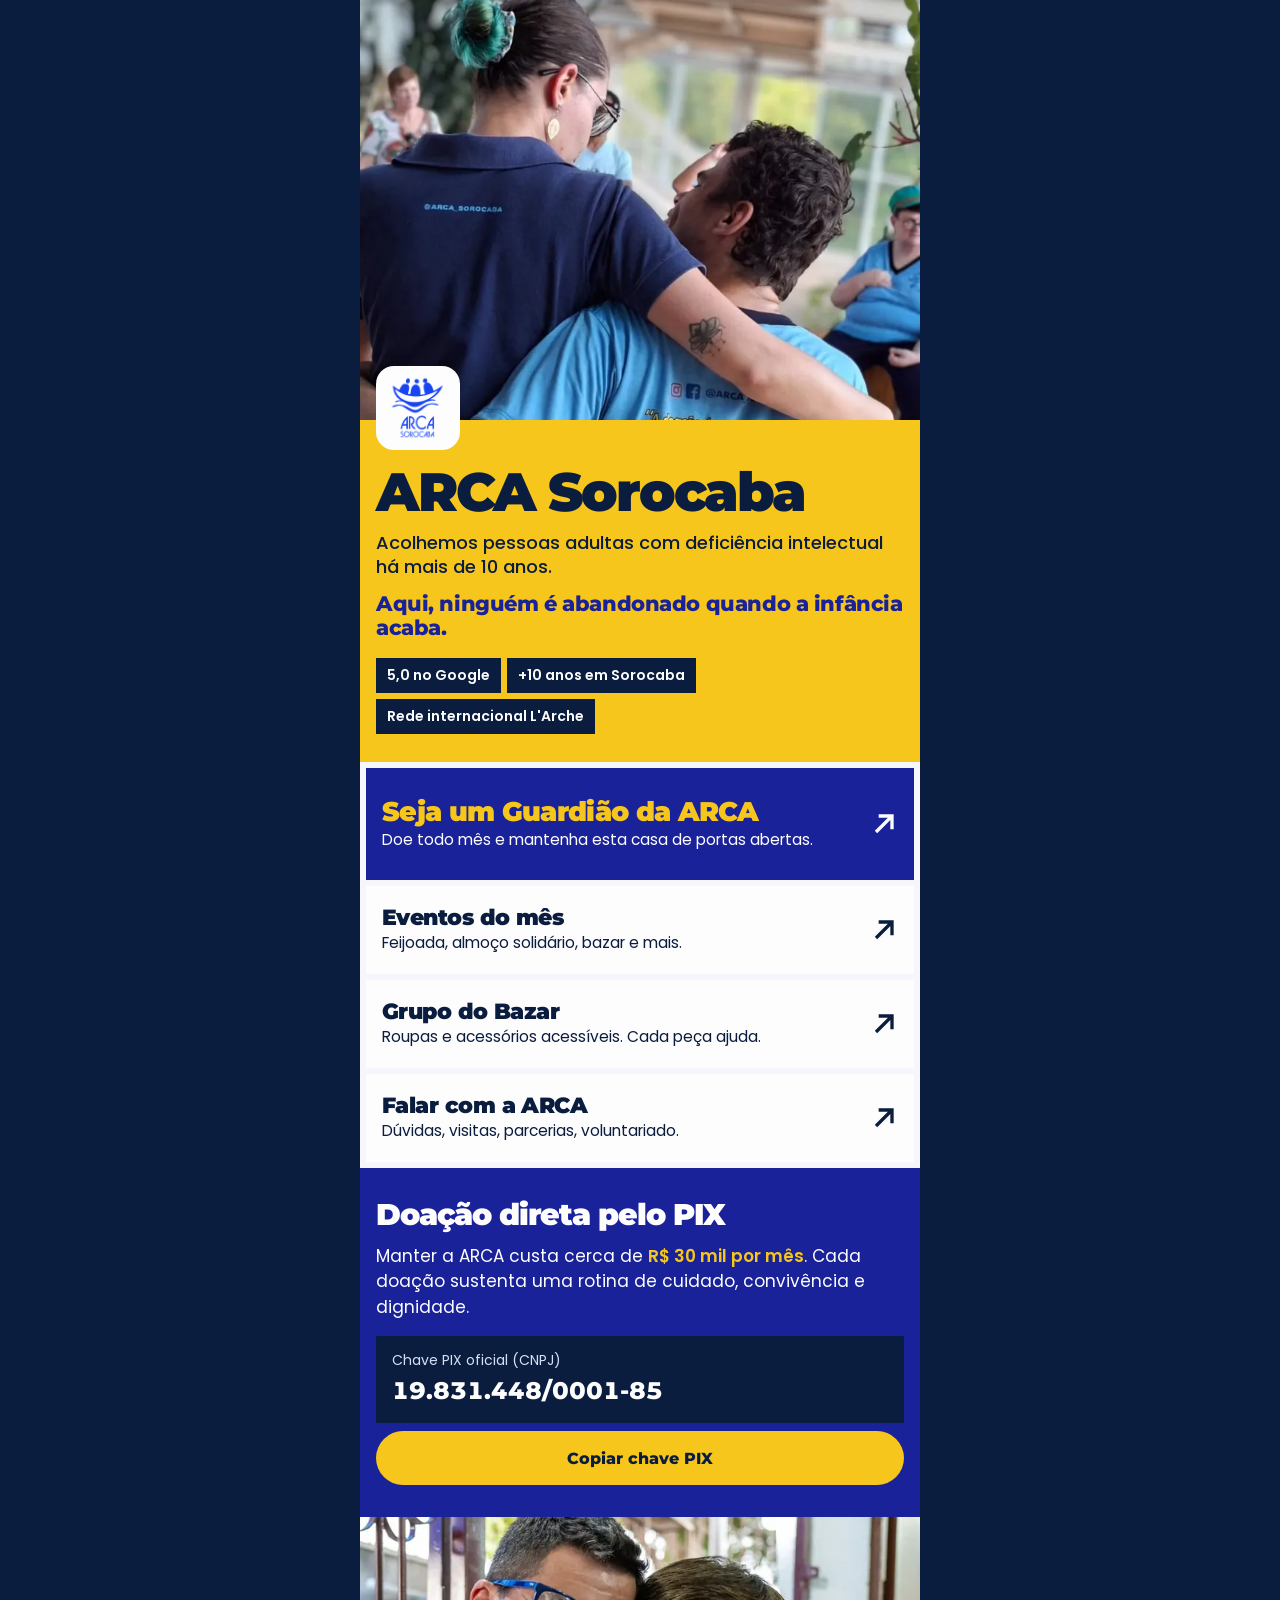
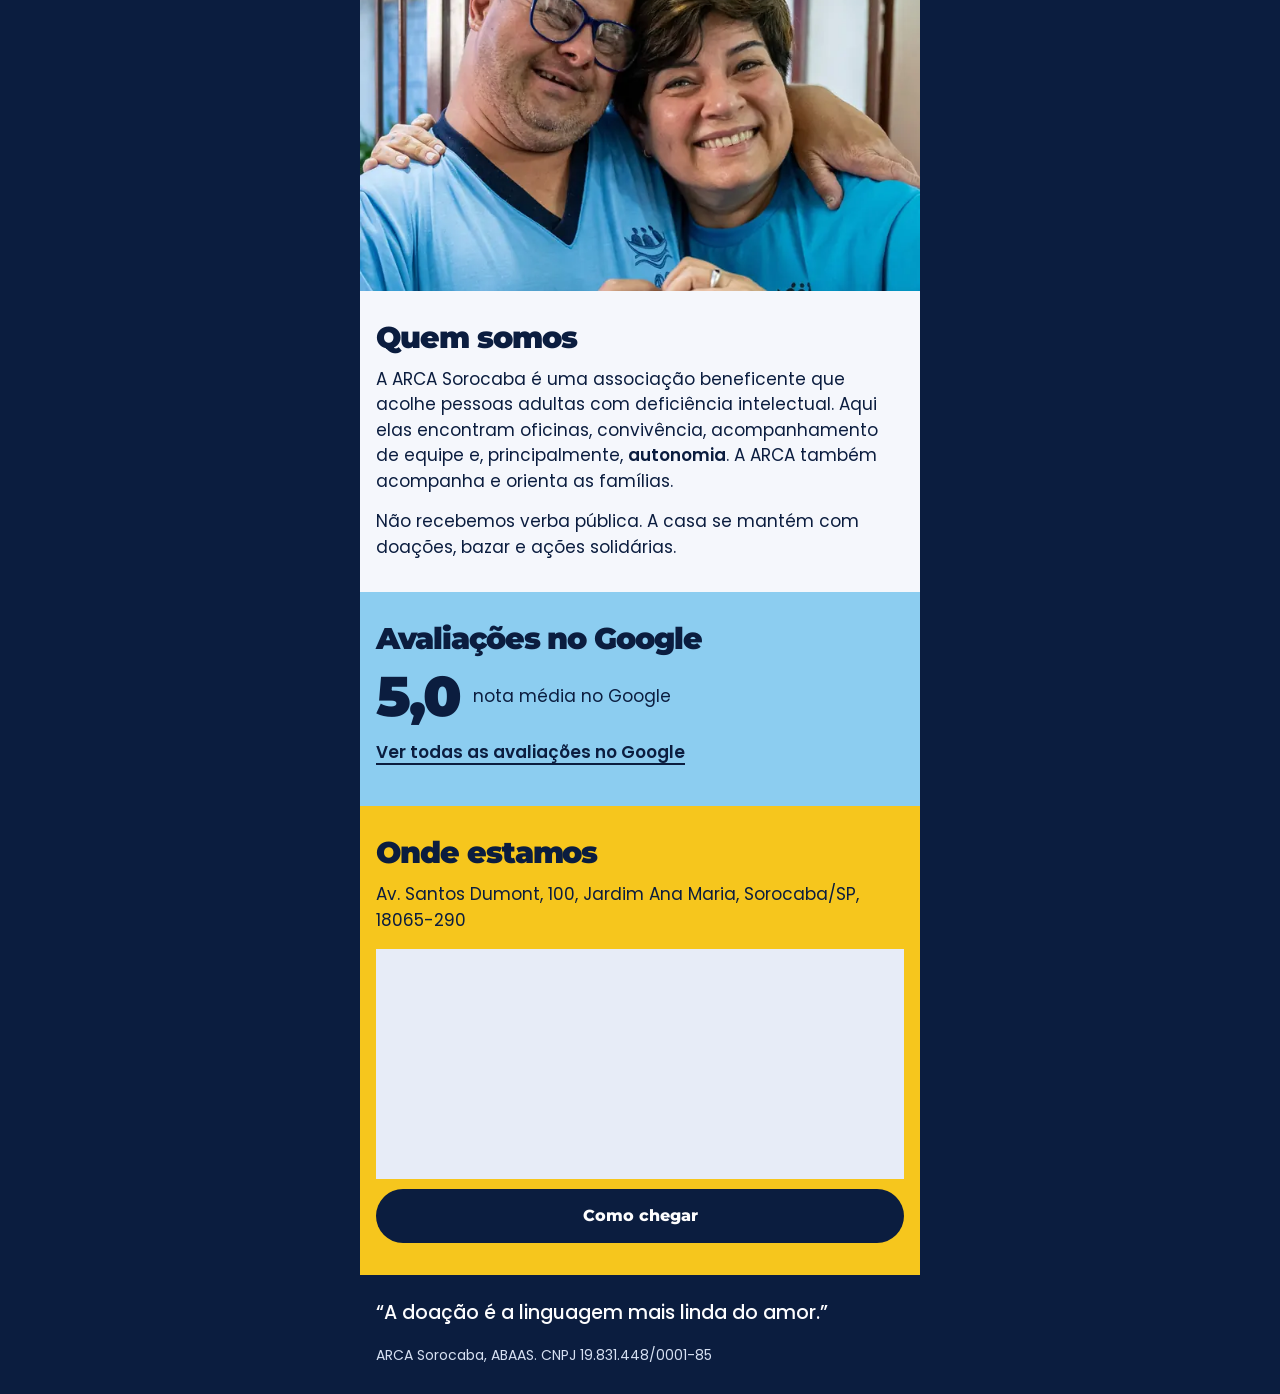
==== bio/index.html @ 889bc9d3 "Publica o link da bio em /bio/ Co-Authored-By: Claude Opus 5.5 <noreply@anthropic.com>" ====
<!doctype html>
<html lang="pt-BR">
<head>
<meta charset="utf-8">
<meta name="viewport" content="width=device-width,initial-scale=1,viewport-fit=cover">
<title>ARCA Sorocaba | Link na Bio</title>
<link rel="canonical" href="https://arcasorocaba.com.br/bio/">
<meta name="description" content="ARCA Sorocaba: acolhemos pessoas adultas com deficiência intelectual há mais de 10 anos. Seja um Guardião, doe pelo PIX ou fale com a gente.">
<meta name="theme-color" content="#F6C61D">
<meta name="format-detection" content="telephone=no">
<meta property="og:title" content="ARCA Sorocaba">
<meta property="og:description" content="Acolhemos pessoas adultas com deficiência intelectual há mais de 10 anos. Aqui, ninguém é abandonado quando a infância acaba.">
<meta property="og:type" content="website">
<meta property="og:url" content="https://arcasorocaba.com.br/bio/">
<meta property="og:image" content="https://arcasorocaba.com.br/assets/img/og-image.jpg">
<meta property="og:image:width" content="1200">
<meta property="og:image:height" content="630">
<meta property="og:locale" content="pt_BR">
<meta property="og:site_name" content="ARCA Sorocaba">
<meta name="twitter:card" content="summary_large_image">
<link rel="icon" type="image/png" href="favicon.png">
<link rel="apple-touch-icon" href="logo-arca.png">
<script type="application/ld+json">
{"@context":"https://schema.org","@type":"NGO","name":"ARCA Sorocaba","legalName":"Associação Beneficente Amigos da Arca de Sorocaba","taxID":"19.831.448/0001-85","url":"https://arcasorocaba.com.br/","telephone":"+5515997124769","address":{"@type":"PostalAddress","streetAddress":"Av. Santos Dumont, 100, Jardim Ana Maria","addressLocality":"Sorocaba","addressRegion":"SP","postalCode":"18065-290","addressCountry":"BR"}}
</script>
<link rel="preconnect" href="https://fonts.googleapis.com">
<link rel="preconnect" href="https://fonts.gstatic.com" crossorigin>
<link href="https://fonts.googleapis.com/css2?family=Poppins:wght@400;500;600&family=Montserrat:wght@700;800;900&display=swap" rel="stylesheet">
<style>
/* ARCA Sorocaba: Link na Bio. Mesmo visual do site oficial: as cores do mural da casa. */
:root{
  --yellow:#F6C61D;--blue:#192299;--navy:#0B1D3F;--sky:#8CCDF0;--paper:#F5F7FC;--paper-2:#E7ECF7;--white:#FDFDFE;--muted:#3C4C6B;
  --m:16px;--ease:cubic-bezier(.22,1,.36,1);
}
*,*::before,*::after{box-sizing:border-box}
html{-webkit-text-size-adjust:100%;background:var(--navy)}
body{margin:0;background:var(--navy);color:var(--navy);font-family:'Poppins','Segoe UI',sans-serif;font-size:17px;line-height:1.5}
img{display:block;max-width:100%;height:auto}
h1,h2,h3{font-family:'Montserrat','Segoe UI',sans-serif;margin:0;text-wrap:balance}
p{margin:0 0 .9em}p:last-child{margin-bottom:0}
strong{font-weight:600}
a{color:inherit}
:focus-visible{outline:3px solid var(--blue);outline-offset:3px}
.page{max-width:560px;margin:0 auto;background:var(--paper)}
.top{background:var(--yellow)}
.top-photo{position:relative;margin:0}
.top-photo img:first-child{width:100%;aspect-ratio:4/3;object-fit:cover;object-position:center 30%}
.logo{position:absolute;left:var(--m);bottom:-30px;width:84px;height:84px;background:var(--white);padding:6px;border-radius:18px}
.top-text{padding:46px var(--m) 28px;display:grid;gap:12px}
h1{font-size:clamp(38px,11vw,54px);font-weight:900;line-height:.98;letter-spacing:-.04em}
.lead{font-size:18px;font-weight:500;line-height:1.35;margin:0}
.lead-2{font-size:21px;font-weight:800;font-family:'Montserrat',sans-serif;line-height:1.15;letter-spacing:-.02em;color:var(--blue);margin:0}
.chips{list-style:none;margin:6px 0 0;padding:0;display:flex;flex-wrap:wrap;gap:6px;font-size:14px;font-weight:600}
.chips li{background:var(--navy);color:var(--white);padding:7px 11px}
.links{display:grid;gap:6px;padding:6px}
.link{display:grid;grid-template-columns:1fr 44px;align-items:center;gap:12px;min-height:88px;padding:16px 14px 16px 16px;background:var(--white);text-decoration:none;transition:background-color .15s,color .15s,transform .2s var(--ease)}
.link:hover{background:var(--navy);color:var(--white)}
.link:active{transform:scale(.985)}
.link strong{display:block;font-family:'Montserrat',sans-serif;font-weight:900;font-size:22px;line-height:1.1;letter-spacing:-.025em;margin-bottom:3px}
.link span{display:block;font-size:15.5px;line-height:1.35}
.link svg{width:32px;height:32px;justify-self:end}
.link--main{background:var(--blue);color:var(--white);min-height:112px}
.link--main strong{color:var(--yellow);font-size:27px}
.link--main:hover{background:var(--navy)}
.block{padding:32px var(--m)}
.block h2{font-size:30px;font-weight:900;line-height:1;letter-spacing:-.035em;margin-bottom:14px}
.about-photo{width:100%;aspect-ratio:3/2;object-fit:cover;object-position:center 25%}
.rate{background:var(--sky)}
.rate-row{display:flex;align-items:center;gap:14px;margin-bottom:6px}
.rate-score{font-family:'Montserrat',sans-serif;font-weight:900;font-size:56px;line-height:1;letter-spacing:-.04em}
.rate a{display:inline-flex;align-items:center;min-height:44px;font-weight:600;text-underline-offset:5px;text-decoration-thickness:2px}
.pix{background:var(--blue);color:var(--white)}
.pix strong{color:var(--yellow)}
.pix-key{background:var(--navy);padding:14px 16px;margin:16px 0 8px;display:grid;gap:2px}
.pix-key span{font-size:14px;color:#D6E0F2}
.pix-key b{font-family:'Montserrat',sans-serif;font-weight:800;font-size:24px;font-variant-numeric:tabular-nums}
.btn{display:flex;align-items:center;justify-content:center;width:100%;min-height:54px;padding:12px 24px;border:0;border-radius:999px;background:var(--yellow);color:var(--navy);font-family:'Montserrat',sans-serif;font-weight:800;font-size:16px;text-decoration:none;cursor:pointer;transition:background-color .15s,transform .2s var(--ease)}
.btn:hover{background:var(--white)}
.btn:active{transform:scale(.98)}
.copied{display:none;margin:12px 0 0;font-weight:500}
.copied.is-visible{display:block}
.place{background:var(--yellow)}
.map{margin:14px 0 10px;height:230px;background:var(--paper-2)}
.map iframe{display:block;width:100%;height:100%;border:0}
.place .btn{background:var(--navy);color:var(--white)}
.place .btn:hover{background:var(--blue)}
footer{background:var(--navy);color:var(--white);padding:26px var(--m) calc(26px + env(safe-area-inset-bottom))}
footer p:first-child{font-size:19px;font-weight:500;line-height:1.3}
footer small{font-size:14px;color:#D6E0F2}
.pix :focus-visible,footer :focus-visible{outline-color:var(--yellow)}
@media (prefers-reduced-motion:reduce){*,*::before,*::after{transition-duration:.01ms!important}}
</style>
</head>
<body>
<div class="page">
<header class="top">
  <figure class="top-photo" style="margin:0">
    <img src="abraco-hero-760.webp" width="760" height="950" alt="Duas pessoas da comunidade ARCA Sorocaba se abraçando, vistas de costas" fetchpriority="high">
    <img class="logo" src="logo-arca.png" alt="" width="300" height="300">
  </figure>
  <div class="top-text">
    <h1>ARCA Sorocaba</h1>
    <p class="lead">Acolhemos pessoas adultas com deficiência intelectual há mais de 10 anos.</p>
    <p class="lead-2">Aqui, ninguém é abandonado quando a infância acaba.</p>
    <ul class="chips">
      <li>5,0 no Google</li>
      <li>+10 anos em Sorocaba</li>
      <li>Rede internacional L'Arche</li>
    </ul>
  </div>
</header>

<nav class="links" aria-label="Links principais">
  <a class="link link--main" href="https://www.arcasorocaba.com.br/" target="_blank" rel="noopener">
    <div><strong>Seja um Guardião da ARCA</strong><span>Doe todo mês e mantenha esta casa de portas abertas.</span></div>
    <svg viewBox="0 0 48 48" aria-hidden="true"><path d="M12 36 36 12M16 12h20v20" fill="none" stroke="currentColor" stroke-width="5"/></svg>
  </a>
  <a class="link" href="https://www.instagram.com/channel/AbY5HcxELzVrupCD/" target="_blank" rel="noopener">
    <div><strong>Eventos do mês</strong><span>Feijoada, almoço solidário, bazar e mais.</span></div>
    <svg viewBox="0 0 48 48" aria-hidden="true"><path d="M12 36 36 12M16 12h20v20" fill="none" stroke="currentColor" stroke-width="5"/></svg>
  </a>
  <a class="link" href="https://chat.whatsapp.com/GYWs40T8hMe7V15NZbAdEo" target="_blank" rel="noopener">
    <div><strong>Grupo do Bazar</strong><span>Roupas e acessórios acessíveis. Cada peça ajuda.</span></div>
    <svg viewBox="0 0 48 48" aria-hidden="true"><path d="M12 36 36 12M16 12h20v20" fill="none" stroke="currentColor" stroke-width="5"/></svg>
  </a>
  <a class="link" href="https://wa.me/5515997124769?text=Ol%C3%A1!%20Quero%20saber%20mais%20sobre%20a%20ARCA%20Sorocaba." target="_blank" rel="noopener">
    <div><strong>Falar com a ARCA</strong><span>Dúvidas, visitas, parcerias, voluntariado.</span></div>
    <svg viewBox="0 0 48 48" aria-hidden="true"><path d="M12 36 36 12M16 12h20v20" fill="none" stroke="currentColor" stroke-width="5"/></svg>
  </a>
</nav>

<section class="pix block" aria-labelledby="pix-title">
  <h2 id="pix-title">Doação direta pelo PIX</h2>
  <p>Manter a ARCA custa cerca de <strong>R$ 30 mil por mês</strong>. Cada doação sustenta uma rotina de cuidado, convivência e dignidade.</p>
  <div class="pix-key"><span>Chave PIX oficial (CNPJ)</span><b>19.831.448/0001-85</b></div>
  <button type="button" class="btn" id="copyPix">Copiar chave PIX</button>
  <p class="copied" id="copyMsg" role="status">Chave copiada. Obrigado por apoiar a ARCA. Agora abra o app do seu banco, escolha PIX, cole a chave e confirme o valor.</p>
</section>

<section aria-labelledby="sobre-title">
  <img class="about-photo" src="comunidade-700.webp" width="700" height="1049" loading="lazy" alt="Um homem e uma mulher da ARCA abraçados e sorrindo, fazendo um coração com as mãos">
  <div class="block">
    <h2 id="sobre-title">Quem somos</h2>
    <p>A ARCA Sorocaba é uma associação beneficente que acolhe pessoas adultas com deficiência intelectual. Aqui elas encontram oficinas, convivência, acompanhamento de equipe e, principalmente, <strong>autonomia</strong>. A ARCA também acompanha e orienta as famílias.</p>
    <p>Não recebemos verba pública. A casa se mantém com doações, bazar e ações solidárias.</p>
  </div>
</section>

<section class="rate block" aria-labelledby="rate-title">
  <h2 id="rate-title">Avaliações no Google</h2>
  <div class="rate-row"><span class="rate-score">5,0</span><span>nota média no Google</span></div>
  <a href="https://www.google.com/maps/search/?api=1&query=ARCA+Sorocaba+Av.+Santos+Dumont+100+Sorocaba+SP" target="_blank" rel="noopener">Ver todas as avaliações no Google</a>
</section>

<section class="place block" aria-labelledby="place-title">
  <h2 id="place-title">Onde estamos</h2>
  <p>Av. Santos Dumont, 100, Jardim Ana Maria, Sorocaba/SP, 18065-290</p>
  <div class="map"><iframe loading="lazy" referrerpolicy="no-referrer-when-downgrade" title="Mapa até a ARCA Sorocaba" src="https://www.google.com/maps?q=Av.+Santos+Dumont,+100,+Jardim+Ana+Maria,+Sorocaba+-+SP,+18065-290&output=embed"></iframe></div>
  <a class="btn" href="https://www.google.com/maps/dir/?api=1&destination=Av.+Santos+Dumont,+100,+Jardim+Ana+Maria,+Sorocaba+-+SP,+18065-290" target="_blank" rel="noopener">Como chegar</a>
</section>

<footer>
  <p>“A doação é a linguagem mais linda do amor.”</p>
  <p><small>ARCA Sorocaba, ABAAS. CNPJ 19.831.448/0001-85</small></p>
</footer>
</div>
<script>
(function () {
  var btn = document.getElementById('copyPix'), msg = document.getElementById('copyMsg'), KEY = '19.831.448/0001-85';
  function fallback() {
    var a = document.createElement('textarea'); a.value = KEY; a.style.position = 'fixed'; a.style.opacity = '0';
    document.body.appendChild(a); a.select();
    try { document.execCommand('copy'); } catch (e) {}
    a.remove();
  }
  btn.addEventListener('click', function () {
    if (navigator.clipboard && navigator.clipboard.writeText) navigator.clipboard.writeText(KEY).catch(fallback); else fallback();
    msg.classList.add('is-visible');
  });
})();
</script>
</body>
</html>
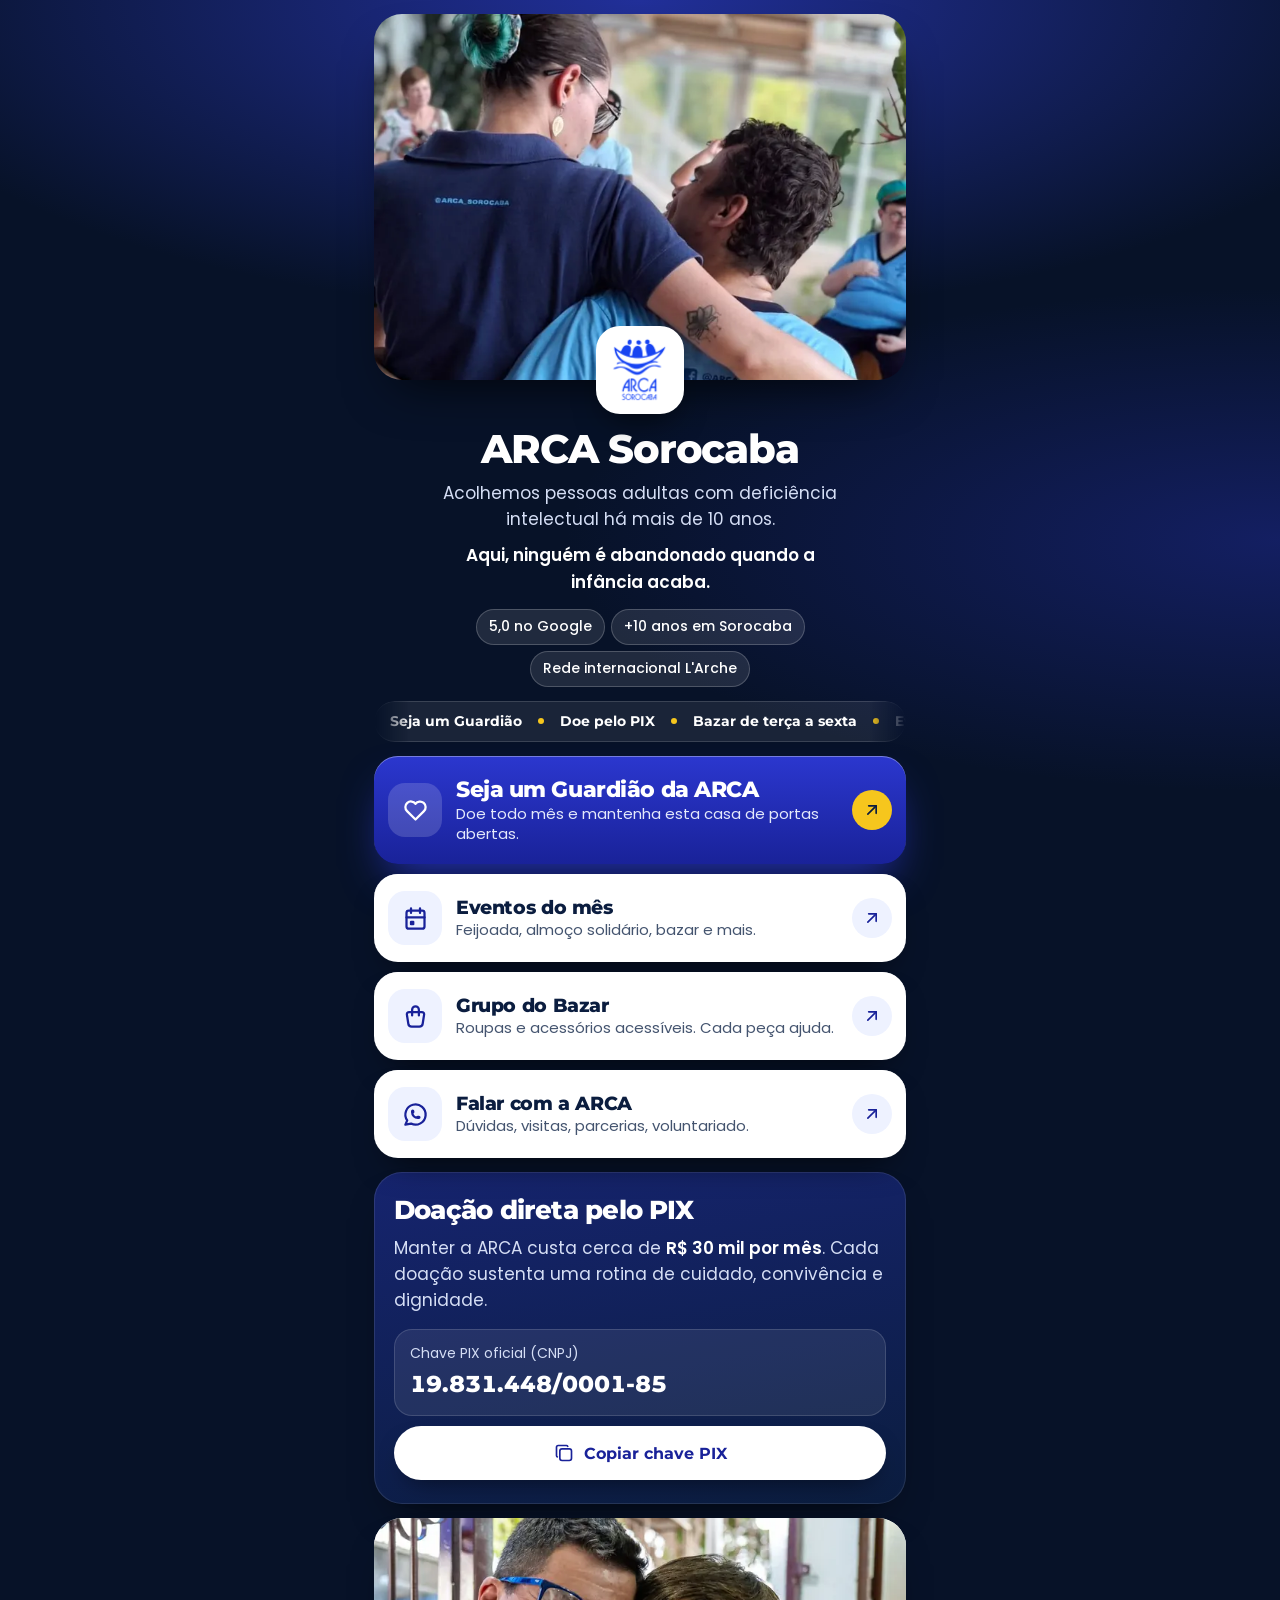
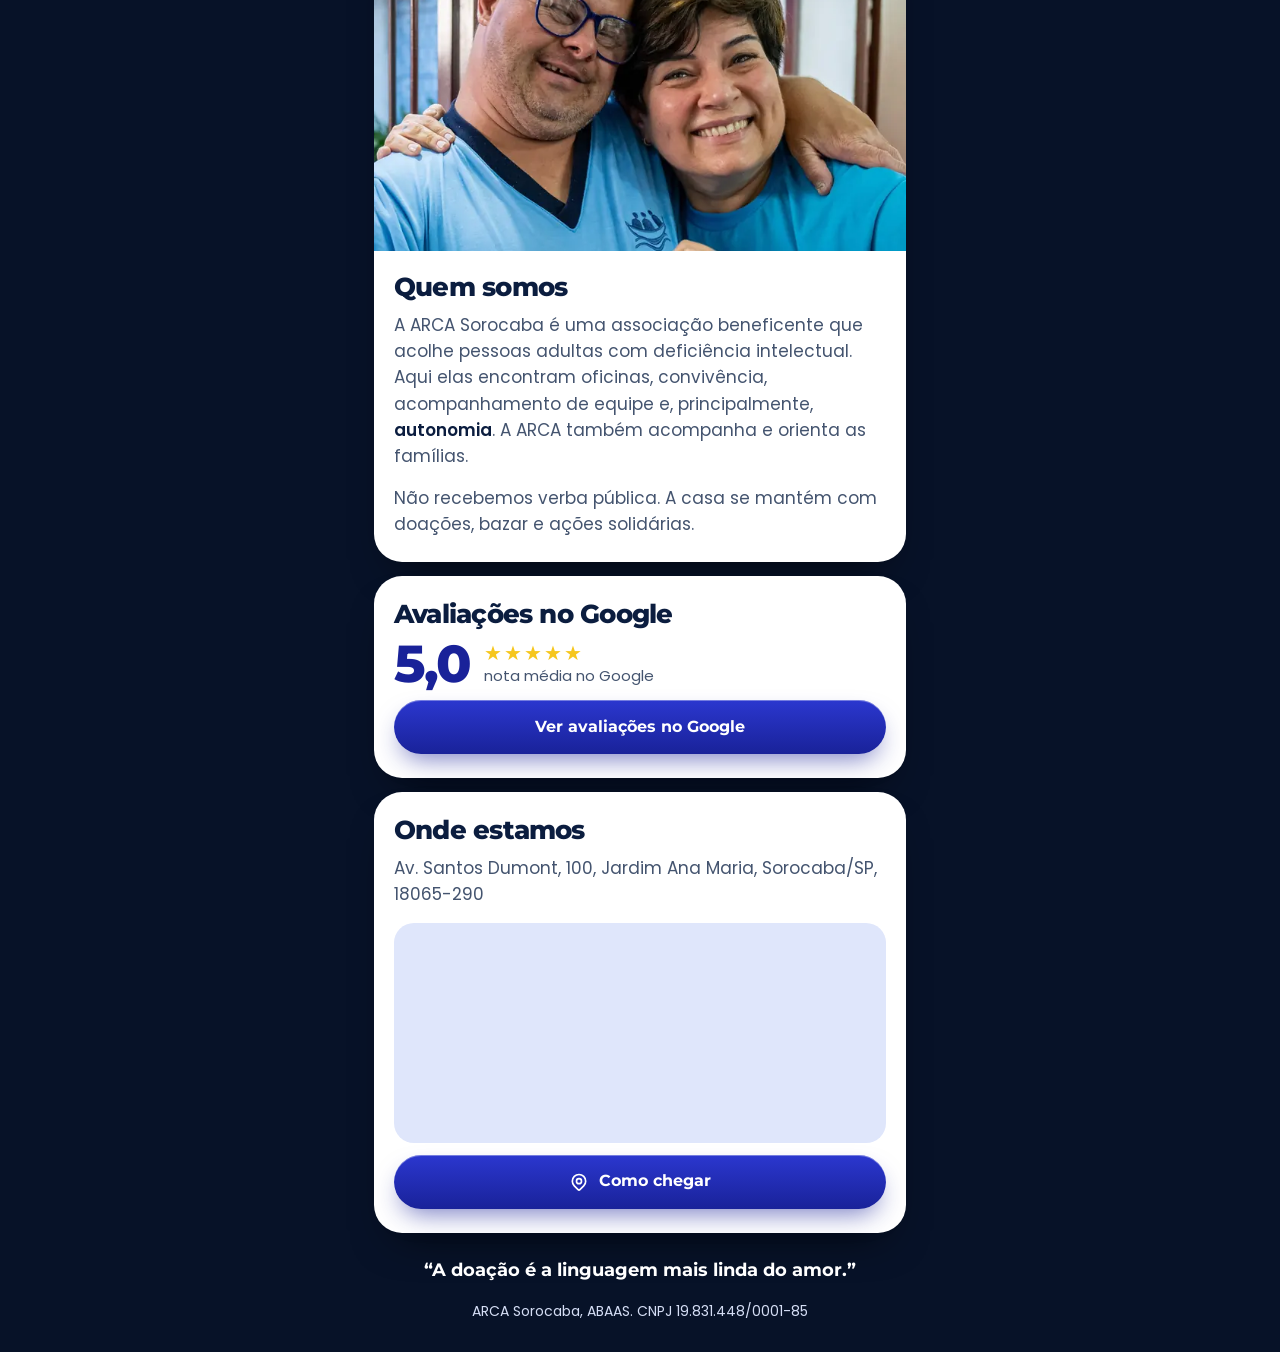
==== commit 33bc8990: "Refaz o visual com azul, cards soltos e surgimento ao rolar Volta o azul como cor principal, com ama" ====
--- a/bio/index.html
+++ b/bio/index.html
@@ -6,7 +6,7 @@
 <title>ARCA Sorocaba | Link na Bio</title>
 <link rel="canonical" href="https://arcasorocaba.com.br/bio/">
 <meta name="description" content="ARCA Sorocaba: acolhemos pessoas adultas com deficiência intelectual há mais de 10 anos. Seja um Guardião, doe pelo PIX ou fale com a gente.">
-<meta name="theme-color" content="#F6C61D">
+<meta name="theme-color" content="#071228">
 <meta name="format-detection" content="telephone=no">
 <meta property="og:title" content="ARCA Sorocaba">
 <meta property="og:description" content="Acolhemos pessoas adultas com deficiência intelectual há mais de 10 anos. Aqui, ninguém é abandonado quando a infância acaba.">
@@ -20,143 +20,182 @@
 <meta name="twitter:card" content="summary_large_image">
 <link rel="icon" type="image/png" href="favicon.png">
 <link rel="apple-touch-icon" href="logo-arca.png">
+<script>document.documentElement.classList.add('js')</script>
 <script type="application/ld+json">
 {"@context":"https://schema.org","@type":"NGO","name":"ARCA Sorocaba","legalName":"Associação Beneficente Amigos da Arca de Sorocaba","taxID":"19.831.448/0001-85","url":"https://arcasorocaba.com.br/","telephone":"+5515997124769","address":{"@type":"PostalAddress","streetAddress":"Av. Santos Dumont, 100, Jardim Ana Maria","addressLocality":"Sorocaba","addressRegion":"SP","postalCode":"18065-290","addressCountry":"BR"}}
 </script>
 <link rel="preconnect" href="https://fonts.googleapis.com">
 <link rel="preconnect" href="https://fonts.gstatic.com" crossorigin>
-<link href="https://fonts.googleapis.com/css2?family=Poppins:wght@400;500;600&family=Montserrat:wght@700;800;900&display=swap" rel="stylesheet">
+<link href="https://fonts.googleapis.com/css2?family=Poppins:wght@400;500;600&family=Montserrat:wght@700;800&display=swap" rel="stylesheet">
 <style>
-/* ARCA Sorocaba: Link na Bio. Mesmo visual do site oficial: as cores do mural da casa. */
-:root{
-  --yellow:#F6C61D;--blue:#192299;--navy:#0B1D3F;--sky:#8CCDF0;--paper:#F5F7FC;--paper-2:#E7ECF7;--white:#FDFDFE;--muted:#3C4C6B;
-  --m:16px;--ease:cubic-bezier(.22,1,.36,1);
-}
+/* ARCA Sorocaba: Link na Bio. Cartões soltos sobre o azul-noite, com a cor principal da marca. */
+:root{--blue:#192299;--blue-2:#2B37CF;--navy:#0B1D3F;--night:#071228;--white:#FFFFFF;--tint:#EEF2FF;--tint-2:#DFE6FB;--ink:#0B1D3F;--body:#44546F;--on-dark:#D5DEF5;--yellow:#F6C61D;--ease:cubic-bezier(.22,1,.36,1)}
 *,*::before,*::after{box-sizing:border-box}
-html{-webkit-text-size-adjust:100%;background:var(--navy)}
-body{margin:0;background:var(--navy);color:var(--navy);font-family:'Poppins','Segoe UI',sans-serif;font-size:17px;line-height:1.5}
+html{-webkit-text-size-adjust:100%;background:var(--night)}
+body{margin:0;min-height:100dvh;color:var(--white);font-family:'Poppins','Segoe UI',sans-serif;font-size:17px;line-height:1.55;-webkit-font-smoothing:antialiased;background:radial-gradient(90% 50% at 50% 0,#22309A 0,transparent 70%),radial-gradient(80% 40% at 100% 60%,rgba(43,55,207,.35) 0,transparent 70%),var(--night);background-attachment:fixed;overflow-x:clip}
 img{display:block;max-width:100%;height:auto}
 h1,h2,h3{font-family:'Montserrat','Segoe UI',sans-serif;margin:0;text-wrap:balance}
 p{margin:0 0 .9em}p:last-child{margin-bottom:0}
 strong{font-weight:600}
 a{color:inherit}
-:focus-visible{outline:3px solid var(--blue);outline-offset:3px}
-.page{max-width:560px;margin:0 auto;background:var(--paper)}
-.top{background:var(--yellow)}
-.top-photo{position:relative;margin:0}
-.top-photo img:first-child{width:100%;aspect-ratio:4/3;object-fit:cover;object-position:center 30%}
-.logo{position:absolute;left:var(--m);bottom:-30px;width:84px;height:84px;background:var(--white);padding:6px;border-radius:18px}
-.top-text{padding:46px var(--m) 28px;display:grid;gap:12px}
-h1{font-size:clamp(38px,11vw,54px);font-weight:900;line-height:.98;letter-spacing:-.04em}
-.lead{font-size:18px;font-weight:500;line-height:1.35;margin:0}
-.lead-2{font-size:21px;font-weight:800;font-family:'Montserrat',sans-serif;line-height:1.15;letter-spacing:-.02em;color:var(--blue);margin:0}
-.chips{list-style:none;margin:6px 0 0;padding:0;display:flex;flex-wrap:wrap;gap:6px;font-size:14px;font-weight:600}
-.chips li{background:var(--navy);color:var(--white);padding:7px 11px}
-.links{display:grid;gap:6px;padding:6px}
-.link{display:grid;grid-template-columns:1fr 44px;align-items:center;gap:12px;min-height:88px;padding:16px 14px 16px 16px;background:var(--white);text-decoration:none;transition:background-color .15s,color .15s,transform .2s var(--ease)}
-.link:hover{background:var(--navy);color:var(--white)}
-.link:active{transform:scale(.985)}
-.link strong{display:block;font-family:'Montserrat',sans-serif;font-weight:900;font-size:22px;line-height:1.1;letter-spacing:-.025em;margin-bottom:3px}
-.link span{display:block;font-size:15.5px;line-height:1.35}
-.link svg{width:32px;height:32px;justify-self:end}
-.link--main{background:var(--blue);color:var(--white);min-height:112px}
-.link--main strong{color:var(--yellow);font-size:27px}
-.link--main:hover{background:var(--navy)}
-.block{padding:32px var(--m)}
-.block h2{font-size:30px;font-weight:900;line-height:1;letter-spacing:-.035em;margin-bottom:14px}
-.about-photo{width:100%;aspect-ratio:3/2;object-fit:cover;object-position:center 25%}
-.rate{background:var(--sky)}
-.rate-row{display:flex;align-items:center;gap:14px;margin-bottom:6px}
-.rate-score{font-family:'Montserrat',sans-serif;font-weight:900;font-size:56px;line-height:1;letter-spacing:-.04em}
-.rate a{display:inline-flex;align-items:center;min-height:44px;font-weight:600;text-underline-offset:5px;text-decoration-thickness:2px}
-.pix{background:var(--blue);color:var(--white)}
-.pix strong{color:var(--yellow)}
-.pix-key{background:var(--navy);padding:14px 16px;margin:16px 0 8px;display:grid;gap:2px}
-.pix-key span{font-size:14px;color:#D6E0F2}
-.pix-key b{font-family:'Montserrat',sans-serif;font-weight:800;font-size:24px;font-variant-numeric:tabular-nums}
-.btn{display:flex;align-items:center;justify-content:center;width:100%;min-height:54px;padding:12px 24px;border:0;border-radius:999px;background:var(--yellow);color:var(--navy);font-family:'Montserrat',sans-serif;font-weight:800;font-size:16px;text-decoration:none;cursor:pointer;transition:background-color .15s,transform .2s var(--ease)}
-.btn:hover{background:var(--white)}
+:focus-visible{outline:3px solid var(--yellow);outline-offset:3px}
+.page{width:100%;max-width:560px;margin:0 auto;padding:14px 14px calc(24px + env(safe-area-inset-bottom));display:grid;gap:14px}
+.top{display:grid;justify-items:center;text-align:center;gap:10px}
+.top-photo{position:relative;width:100%;margin:0 0 34px}
+.top-photo>div{border-radius:28px;overflow:hidden;box-shadow:0 24px 50px -22px rgba(0,0,0,.8)}
+.top-photo img.cover{width:100%;aspect-ratio:16/11;object-fit:cover;object-position:center 30%}
+.logo{position:absolute;left:50%;bottom:-34px;transform:translateX(-50%);width:88px;height:88px;background:var(--white);padding:7px;border-radius:24px;box-shadow:0 14px 30px -10px rgba(0,0,0,.6)}
+h1{font-size:clamp(30px,8.4vw,40px);font-weight:800;line-height:1.05;letter-spacing:-.03em;margin-top:4px}
+.lead{margin:0;color:var(--on-dark);max-width:26em}
+.lead-2{margin:0;color:var(--white);font-weight:600;max-width:24em}
+.pills{list-style:none;margin:4px 0 0;padding:0;display:flex;flex-wrap:wrap;justify-content:center;gap:6px}
+.pills li{padding:7px 13px;border-radius:999px;background:rgba(255,255,255,.1);box-shadow:inset 0 0 0 1px rgba(255,255,255,.2);font-size:14px;font-weight:500}
+.ticker{overflow:hidden;border-radius:999px;background:rgba(255,255,255,.08);box-shadow:inset 0 0 0 1px rgba(255,255,255,.14);-webkit-mask-image:linear-gradient(90deg,transparent,#000 7%,#000 93%,transparent);mask-image:linear-gradient(90deg,transparent,#000 7%,#000 93%,transparent)}
+.ticker ul{list-style:none;margin:0;padding:0;display:flex;width:max-content}
+.ticker li{display:inline-flex;align-items:center;gap:16px;padding:10px 0 10px 16px;font-family:'Montserrat',sans-serif;font-weight:700;font-size:14px;white-space:nowrap}
+.ticker li::after{content:"";width:6px;height:6px;border-radius:50%;background:var(--yellow)}
+.js .ticker.is-ready ul{animation:tick 36s linear infinite}
+.ticker:hover ul{animation-play-state:paused}
+@keyframes tick{to{transform:translateX(-50%)}}
+.links{display:grid;gap:10px}
+.link{position:relative;overflow:hidden;isolation:isolate;display:grid;grid-template-columns:54px 1fr 40px;align-items:center;gap:14px;min-height:88px;padding:14px;border-radius:24px;background:var(--white);color:var(--ink);text-decoration:none;box-shadow:0 1px 0 rgba(255,255,255,.8) inset,0 18px 34px -18px rgba(0,0,0,.75);transition:transform .4s var(--ease),box-shadow .4s var(--ease)}
+.link::after{content:"";position:absolute;inset:0;z-index:-1;background:linear-gradient(105deg,transparent 30%,rgba(43,55,207,.1) 50%,transparent 70%);transform:translateX(-120%);transition:transform .8s var(--ease)}
+.link-ic{display:grid;place-items:center;width:54px;height:54px;border-radius:17px;background:var(--tint);color:var(--blue);transition:transform .4s var(--ease),background-color .25s,color .25s}
+.link-ic svg{width:27px;height:27px}
+.link strong{display:block;font-family:'Montserrat',sans-serif;font-weight:800;font-size:19px;line-height:1.15;letter-spacing:-.02em;margin-bottom:2px}
+.link small{display:block;font-size:15px;line-height:1.3;color:var(--body)}
+.link-go{display:grid;place-items:center;width:40px;height:40px;border-radius:50%;background:var(--tint);color:var(--blue);transition:transform .4s var(--ease),background-color .25s,color .25s}
+.link-go svg{width:20px;height:20px}
+.link:active{transform:scale(.98)}
+.link--main{background:linear-gradient(180deg,var(--blue-2),var(--blue));color:var(--white);min-height:108px;box-shadow:0 1px 0 rgba(255,255,255,.35) inset,0 22px 44px -14px rgba(43,55,207,.85)}
+.link--main::after{background:linear-gradient(105deg,transparent 30%,rgba(255,255,255,.28) 50%,transparent 70%)}
+.link--main strong{font-size:22px}
+.link--main small{color:#E4E9FB}
+.link--main .link-ic{background:rgba(255,255,255,.16);color:var(--white)}
+.link--main .link-go{background:var(--yellow);color:var(--navy)}
+@media (hover:hover){
+  .link:hover{transform:translateY(-4px) scale(1.012);box-shadow:0 1px 0 rgba(255,255,255,.8) inset,0 28px 46px -18px rgba(0,0,0,.9)}
+  .link:hover::after{transform:translateX(120%)}
+  .link:hover .link-ic{transform:scale(1.06) rotate(-4deg)}
+  .link:hover .link-go{transform:translate(2px,-2px);background:var(--blue);color:var(--white)}
+  .link--main:hover{box-shadow:0 1px 0 rgba(255,255,255,.35) inset,0 30px 54px -14px rgba(43,55,207,1)}
+  .link--main:hover .link-go{background:var(--white);color:var(--blue)}
+}
+.card{background:var(--white);color:var(--ink);border-radius:28px;padding:24px 20px;box-shadow:0 22px 44px -24px rgba(0,0,0,.8)}
+.card h2{font-size:26px;font-weight:800;line-height:1.1;letter-spacing:-.03em;margin-bottom:10px;color:var(--ink)}
+.card p{color:var(--body)}
+.card strong{color:var(--ink)}
+.pix{background:linear-gradient(170deg,#16246F,var(--navy));color:var(--white);box-shadow:inset 0 0 0 1px rgba(255,255,255,.1),0 22px 44px -24px rgba(0,0,0,.8)}
+.pix h2,.pix strong{color:var(--white)}
+.pix p{color:var(--on-dark)}
+.pix-key{margin:14px 0 10px;padding:14px 16px;border-radius:18px;background:rgba(255,255,255,.08);box-shadow:inset 0 0 0 1px rgba(255,255,255,.14);display:grid;gap:2px}
+.pix-key span{font-size:14px;color:var(--on-dark)}
+.pix-key b{font-family:'Montserrat',sans-serif;font-weight:800;font-size:23px;font-variant-numeric:tabular-nums}
+.btn{position:relative;overflow:hidden;isolation:isolate;display:flex;align-items:center;justify-content:center;gap:10px;width:100%;min-height:54px;padding:12px 24px;border:0;border-radius:999px;font-family:'Montserrat',sans-serif;font-weight:700;font-size:16px;text-decoration:none;cursor:pointer;transition:transform .35s var(--ease),box-shadow .35s var(--ease)}
+.btn svg{width:20px;height:20px}
+.btn-white{background:var(--white);color:var(--blue);box-shadow:0 12px 26px -12px rgba(0,0,0,.6)}
+.btn-primary{background:linear-gradient(180deg,var(--blue-2),var(--blue));color:var(--white);box-shadow:0 1px 0 rgba(255,255,255,.35) inset,0 12px 26px -8px rgba(25,34,153,.6)}
 .btn:active{transform:scale(.98)}
+@media (hover:hover){.btn:hover{transform:translateY(-3px)}}
 .copied{display:none;margin:12px 0 0;font-weight:500}
 .copied.is-visible{display:block}
-.place{background:var(--yellow)}
-.map{margin:14px 0 10px;height:230px;background:var(--paper-2)}
+.about{padding:0;overflow:hidden}
+.about img{width:100%;aspect-ratio:16/10;object-fit:cover;object-position:center 24%}
+.about>div{padding:22px 20px 24px}
+.rate-row{display:flex;align-items:center;gap:14px;margin-bottom:10px}
+.rate-score{font-family:'Montserrat',sans-serif;font-weight:800;font-size:52px;line-height:1;letter-spacing:-.04em;color:var(--blue)}
+.stars{color:var(--yellow);font-size:20px;letter-spacing:2px;line-height:1.1}
+.rate-row small{display:block;font-size:15px;color:var(--body)}
+.map{margin:12px 0;height:220px;border-radius:20px;overflow:hidden;background:var(--tint-2)}
 .map iframe{display:block;width:100%;height:100%;border:0}
-.place .btn{background:var(--navy);color:var(--white)}
-.place .btn:hover{background:var(--blue)}
-footer{background:var(--navy);color:var(--white);padding:26px var(--m) calc(26px + env(safe-area-inset-bottom))}
-footer p:first-child{font-size:19px;font-weight:500;line-height:1.3}
-footer small{font-size:14px;color:#D6E0F2}
-.pix :focus-visible,footer :focus-visible{outline-color:var(--yellow)}
-@media (prefers-reduced-motion:reduce){*,*::before,*::after{transition-duration:.01ms!important}}
+footer{text-align:center;padding:12px 8px 4px;color:var(--on-dark)}
+footer p:first-child{font-family:'Montserrat',sans-serif;font-size:18px;font-weight:700;line-height:1.25;color:var(--white)}
+footer small{font-size:14px}
+.js .up{opacity:0;transform:translateY(18px);animation:up .8s var(--ease) forwards;animation-delay:var(--d,0ms)}
+@keyframes up{to{opacity:1;transform:none}}
+.js .rv{opacity:0;transform:translateY(40px) scale(.97);filter:blur(6px);transition:opacity .9s var(--ease),transform 1s var(--ease),filter .9s var(--ease);transition-delay:var(--d,0ms)}
+.js .rv.is-in{opacity:1;transform:none;filter:none}
+@media (prefers-reduced-motion:reduce){*,*::before,*::after{animation:none!important;transition-duration:.01ms!important}.js .up,.js .rv{opacity:1;transform:none;filter:none}}
 </style>
 </head>
 <body>
 <div class="page">
-<header class="top">
-  <figure class="top-photo" style="margin:0">
-    <img src="abraco-hero-760.webp" width="760" height="950" alt="Duas pessoas da comunidade ARCA Sorocaba se abraçando, vistas de costas" fetchpriority="high">
+<header class="top up">
+  <figure class="top-photo">
+    <div><img class="cover" src="abraco-hero-760.webp" width="760" height="950" alt="Duas pessoas da comunidade ARCA Sorocaba se abraçando, vistas de costas" fetchpriority="high"></div>
     <img class="logo" src="logo-arca.png" alt="" width="300" height="300">
   </figure>
-  <div class="top-text">
-    <h1>ARCA Sorocaba</h1>
-    <p class="lead">Acolhemos pessoas adultas com deficiência intelectual há mais de 10 anos.</p>
-    <p class="lead-2">Aqui, ninguém é abandonado quando a infância acaba.</p>
-    <ul class="chips">
-      <li>5,0 no Google</li>
-      <li>+10 anos em Sorocaba</li>
-      <li>Rede internacional L'Arche</li>
-    </ul>
-  </div>
+  <h1>ARCA Sorocaba</h1>
+  <p class="lead">Acolhemos pessoas adultas com deficiência intelectual há mais de 10 anos.</p>
+  <p class="lead-2">Aqui, ninguém é abandonado quando a infância acaba.</p>
+  <ul class="pills">
+    <li>5,0 no Google</li>
+    <li>+10 anos em Sorocaba</li>
+    <li>Rede internacional L'Arche</li>
+  </ul>
 </header>
 
+<div class="ticker up" style="--d:80ms" data-ticker aria-label="Formas de ajudar">
+  <ul>
+    <li>Seja um Guardião</li>
+    <li>Doe pelo PIX</li>
+    <li>Bazar de terça a sexta</li>
+    <li>Eventos solidários</li>
+    <li>Dignidade não tem idade</li>
+  </ul>
+</div>
+
 <nav class="links" aria-label="Links principais">
-  <a class="link link--main" href="https://www.arcasorocaba.com.br/" target="_blank" rel="noopener">
-    <div><strong>Seja um Guardião da ARCA</strong><span>Doe todo mês e mantenha esta casa de portas abertas.</span></div>
-    <svg viewBox="0 0 48 48" aria-hidden="true"><path d="M12 36 36 12M16 12h20v20" fill="none" stroke="currentColor" stroke-width="5"/></svg>
-  </a>
-  <a class="link" href="https://www.instagram.com/channel/AbY5HcxELzVrupCD/" target="_blank" rel="noopener">
-    <div><strong>Eventos do mês</strong><span>Feijoada, almoço solidário, bazar e mais.</span></div>
-    <svg viewBox="0 0 48 48" aria-hidden="true"><path d="M12 36 36 12M16 12h20v20" fill="none" stroke="currentColor" stroke-width="5"/></svg>
-  </a>
-  <a class="link" href="https://chat.whatsapp.com/GYWs40T8hMe7V15NZbAdEo" target="_blank" rel="noopener">
-    <div><strong>Grupo do Bazar</strong><span>Roupas e acessórios acessíveis. Cada peça ajuda.</span></div>
-    <svg viewBox="0 0 48 48" aria-hidden="true"><path d="M12 36 36 12M16 12h20v20" fill="none" stroke="currentColor" stroke-width="5"/></svg>
-  </a>
-  <a class="link" href="https://wa.me/5515997124769?text=Ol%C3%A1!%20Quero%20saber%20mais%20sobre%20a%20ARCA%20Sorocaba." target="_blank" rel="noopener">
-    <div><strong>Falar com a ARCA</strong><span>Dúvidas, visitas, parcerias, voluntariado.</span></div>
-    <svg viewBox="0 0 48 48" aria-hidden="true"><path d="M12 36 36 12M16 12h20v20" fill="none" stroke="currentColor" stroke-width="5"/></svg>
+  <a class="link link--main up" style="--d:120ms" href="https://www.arcasorocaba.com.br/" target="_blank" rel="noopener">
+    <span class="link-ic"><svg aria-hidden="true" xmlns="http://www.w3.org/2000/svg" viewBox="0 0 24 24" fill="none" stroke="currentColor" stroke-width="2" stroke-linecap="round" stroke-linejoin="round" > <path stroke="none" d="M0 0h24v24H0z" fill="none"/> <path d="M19.5 12.572l-7.5 7.428l-7.5 -7.428a5 5 0 1 1 7.5 -6.566a5 5 0 1 1 7.5 6.572" /> </svg></span>
+    <div><strong>Seja um Guardião da ARCA</strong><small>Doe todo mês e mantenha esta casa de portas abertas.</small></div>
+    <span class="link-go"><svg aria-hidden="true" xmlns="http://www.w3.org/2000/svg" viewBox="0 0 24 24" fill="none" stroke="currentColor" stroke-width="2" stroke-linecap="round" stroke-linejoin="round" > <path stroke="none" d="M0 0h24v24H0z" fill="none"/> <path d="M17 7l-10 10" /> <path d="M8 7l9 0l0 9" /> </svg></span>
+  </a>
+  <a class="link up" style="--d:180ms" href="https://www.instagram.com/channel/AbY5HcxELzVrupCD/" target="_blank" rel="noopener">
+    <span class="link-ic"><svg aria-hidden="true" xmlns="http://www.w3.org/2000/svg" viewBox="0 0 24 24" fill="none" stroke="currentColor" stroke-width="2" stroke-linecap="round" stroke-linejoin="round" > <path stroke="none" d="M0 0h24v24H0z" fill="none"/> <path d="M4 5m0 2a2 2 0 0 1 2 -2h12a2 2 0 0 1 2 2v12a2 2 0 0 1 -2 2h-12a2 2 0 0 1 -2 -2z" /> <path d="M16 3l0 4" /> <path d="M8 3l0 4" /> <path d="M4 11l16 0" /> <path d="M8 15h2v2h-2z" /> </svg></span>
+    <div><strong>Eventos do mês</strong><small>Feijoada, almoço solidário, bazar e mais.</small></div>
+    <span class="link-go"><svg aria-hidden="true" xmlns="http://www.w3.org/2000/svg" viewBox="0 0 24 24" fill="none" stroke="currentColor" stroke-width="2" stroke-linecap="round" stroke-linejoin="round" > <path stroke="none" d="M0 0h24v24H0z" fill="none"/> <path d="M17 7l-10 10" /> <path d="M8 7l9 0l0 9" /> </svg></span>
+  </a>
+  <a class="link up" style="--d:240ms" href="https://chat.whatsapp.com/GYWs40T8hMe7V15NZbAdEo" target="_blank" rel="noopener">
+    <span class="link-ic"><svg aria-hidden="true" xmlns="http://www.w3.org/2000/svg" viewBox="0 0 24 24" fill="none" stroke="currentColor" stroke-width="2" stroke-linecap="round" stroke-linejoin="round" > <path stroke="none" d="M0 0h24v24H0z" fill="none"/> <path d="M6.331 8h11.339a2 2 0 0 1 1.977 2.304l-1.255 8.152a3 3 0 0 1 -2.966 2.544h-6.852a3 3 0 0 1 -2.965 -2.544l-1.255 -8.152a2 2 0 0 1 1.977 -2.304z" /> <path d="M9 11v-5a3 3 0 0 1 6 0v5" /> </svg></span>
+    <div><strong>Grupo do Bazar</strong><small>Roupas e acessórios acessíveis. Cada peça ajuda.</small></div>
+    <span class="link-go"><svg aria-hidden="true" xmlns="http://www.w3.org/2000/svg" viewBox="0 0 24 24" fill="none" stroke="currentColor" stroke-width="2" stroke-linecap="round" stroke-linejoin="round" > <path stroke="none" d="M0 0h24v24H0z" fill="none"/> <path d="M17 7l-10 10" /> <path d="M8 7l9 0l0 9" /> </svg></span>
+  </a>
+  <a class="link up" style="--d:300ms" href="https://wa.me/5515997124769?text=Ol%C3%A1!%20Quero%20saber%20mais%20sobre%20a%20ARCA%20Sorocaba." target="_blank" rel="noopener">
+    <span class="link-ic"><svg aria-hidden="true" xmlns="http://www.w3.org/2000/svg" viewBox="0 0 24 24" fill="none" stroke="currentColor" stroke-width="2" stroke-linecap="round" stroke-linejoin="round" > <path stroke="none" d="M0 0h24v24H0z" fill="none"/> <path d="M3 21l1.65 -3.8a9 9 0 1 1 3.4 2.9l-5.05 .9" /> <path d="M9 10a.5 .5 0 0 0 1 0v-1a.5 .5 0 0 0 -1 0v1a5 5 0 0 0 5 5h1a.5 .5 0 0 0 0 -1h-1a.5 .5 0 0 0 0 1" /> </svg></span>
+    <div><strong>Falar com a ARCA</strong><small>Dúvidas, visitas, parcerias, voluntariado.</small></div>
+    <span class="link-go"><svg aria-hidden="true" xmlns="http://www.w3.org/2000/svg" viewBox="0 0 24 24" fill="none" stroke="currentColor" stroke-width="2" stroke-linecap="round" stroke-linejoin="round" > <path stroke="none" d="M0 0h24v24H0z" fill="none"/> <path d="M17 7l-10 10" /> <path d="M8 7l9 0l0 9" /> </svg></span>
   </a>
 </nav>
 
-<section class="pix block" aria-labelledby="pix-title">
+<section class="card pix" aria-labelledby="pix-title">
   <h2 id="pix-title">Doação direta pelo PIX</h2>
   <p>Manter a ARCA custa cerca de <strong>R$ 30 mil por mês</strong>. Cada doação sustenta uma rotina de cuidado, convivência e dignidade.</p>
   <div class="pix-key"><span>Chave PIX oficial (CNPJ)</span><b>19.831.448/0001-85</b></div>
-  <button type="button" class="btn" id="copyPix">Copiar chave PIX</button>
+  <button type="button" class="btn btn-white" id="copyPix"><svg aria-hidden="true" xmlns="http://www.w3.org/2000/svg" viewBox="0 0 24 24" fill="none" stroke="currentColor" stroke-width="2" stroke-linecap="round" stroke-linejoin="round" > <path stroke="none" d="M0 0h24v24H0z" fill="none"/> <path d="M7 7m0 2.667a2.667 2.667 0 0 1 2.667 -2.667h8.666a2.667 2.667 0 0 1 2.667 2.667v8.666a2.667 2.667 0 0 1 -2.667 2.667h-8.666a2.667 2.667 0 0 1 -2.667 -2.667z" /> <path d="M4.012 16.737a2.005 2.005 0 0 1 -1.012 -1.737v-10c0 -1.1 .9 -2 2 -2h10c.75 0 1.158 .385 1.5 1" /> </svg> Copiar chave PIX</button>
   <p class="copied" id="copyMsg" role="status">Chave copiada. Obrigado por apoiar a ARCA. Agora abra o app do seu banco, escolha PIX, cole a chave e confirme o valor.</p>
 </section>
 
-<section aria-labelledby="sobre-title">
-  <img class="about-photo" src="comunidade-700.webp" width="700" height="1049" loading="lazy" alt="Um homem e uma mulher da ARCA abraçados e sorrindo, fazendo um coração com as mãos">
-  <div class="block">
+<section class="card about" aria-labelledby="sobre-title">
+  <img src="comunidade-700.webp" width="700" height="1049" loading="lazy" alt="Um homem e uma mulher da ARCA abraçados e sorrindo, fazendo um coração com as mãos">
+  <div>
     <h2 id="sobre-title">Quem somos</h2>
     <p>A ARCA Sorocaba é uma associação beneficente que acolhe pessoas adultas com deficiência intelectual. Aqui elas encontram oficinas, convivência, acompanhamento de equipe e, principalmente, <strong>autonomia</strong>. A ARCA também acompanha e orienta as famílias.</p>
     <p>Não recebemos verba pública. A casa se mantém com doações, bazar e ações solidárias.</p>
   </div>
 </section>
 
-<section class="rate block" aria-labelledby="rate-title">
+<section class="card" aria-labelledby="rate-title">
   <h2 id="rate-title">Avaliações no Google</h2>
-  <div class="rate-row"><span class="rate-score">5,0</span><span>nota média no Google</span></div>
-  <a href="https://www.google.com/maps/search/?api=1&query=ARCA+Sorocaba+Av.+Santos+Dumont+100+Sorocaba+SP" target="_blank" rel="noopener">Ver todas as avaliações no Google</a>
-</section>
-
-<section class="place block" aria-labelledby="place-title">
+  <div class="rate-row"><span class="rate-score">5,0</span><div><div class="stars" aria-hidden="true">★★★★★</div><small>nota média no Google</small></div></div>
+  <a class="btn btn-primary" href="https://www.google.com/maps/search/?api=1&query=ARCA+Sorocaba+Av.+Santos+Dumont+100+Sorocaba+SP" target="_blank" rel="noopener">Ver avaliações no Google</a>
+</section>
+
+<section class="card" aria-labelledby="place-title">
   <h2 id="place-title">Onde estamos</h2>
   <p>Av. Santos Dumont, 100, Jardim Ana Maria, Sorocaba/SP, 18065-290</p>
   <div class="map"><iframe loading="lazy" referrerpolicy="no-referrer-when-downgrade" title="Mapa até a ARCA Sorocaba" src="https://www.google.com/maps?q=Av.+Santos+Dumont,+100,+Jardim+Ana+Maria,+Sorocaba+-+SP,+18065-290&output=embed"></iframe></div>
-  <a class="btn" href="https://www.google.com/maps/dir/?api=1&destination=Av.+Santos+Dumont,+100,+Jardim+Ana+Maria,+Sorocaba+-+SP,+18065-290" target="_blank" rel="noopener">Como chegar</a>
+  <a class="btn btn-primary" href="https://www.google.com/maps/dir/?api=1&destination=Av.+Santos+Dumont,+100,+Jardim+Ana+Maria,+Sorocaba+-+SP,+18065-290" target="_blank" rel="noopener"><svg aria-hidden="true" xmlns="http://www.w3.org/2000/svg" viewBox="0 0 24 24" fill="none" stroke="currentColor" stroke-width="2" stroke-linecap="round" stroke-linejoin="round" > <path stroke="none" d="M0 0h24v24H0z" fill="none"/> <path d="M9 11a3 3 0 1 0 6 0a3 3 0 0 0 -6 0" /> <path d="M17.657 16.657l-4.243 4.243a2 2 0 0 1 -2.827 0l-4.244 -4.243a8 8 0 1 1 11.314 0z" /> </svg> Como chegar</a>
 </section>
 
 <footer>
@@ -177,6 +216,21 @@
     if (navigator.clipboard && navigator.clipboard.writeText) navigator.clipboard.writeText(KEY).catch(fallback); else fallback();
     msg.classList.add('is-visible');
   });
+  if ('IntersectionObserver' in window) {
+    var io = new IntersectionObserver(function (es) {
+      es.forEach(function (e) { if (e.isIntersecting) { e.target.classList.add('is-in'); io.unobserve(e.target); } });
+    }, { rootMargin: '0px 0px -6% 0px', threshold: 0.04 });
+    document.querySelectorAll('.card, .card > h2, .card > p, .card > div, .card > .btn, footer').forEach(function (el, i) {
+      el.classList.add('rv'); io.observe(el);
+    });
+  }
+  if (!(window.matchMedia && window.matchMedia('(prefers-reduced-motion: reduce)').matches)) {
+    document.querySelectorAll('[data-ticker] ul').forEach(function (ul) {
+      Array.prototype.slice.call(ul.children).forEach(function (li) { var c = li.cloneNode(true); c.setAttribute('aria-hidden', 'true'); ul.appendChild(c); });
+      Array.prototype.slice.call(ul.children).forEach(function (li) { var c = li.cloneNode(true); c.setAttribute('aria-hidden', 'true'); ul.appendChild(c); });
+      ul.parentElement.classList.add('is-ready');
+    });
+  }
 })();
 </script>
 </body>
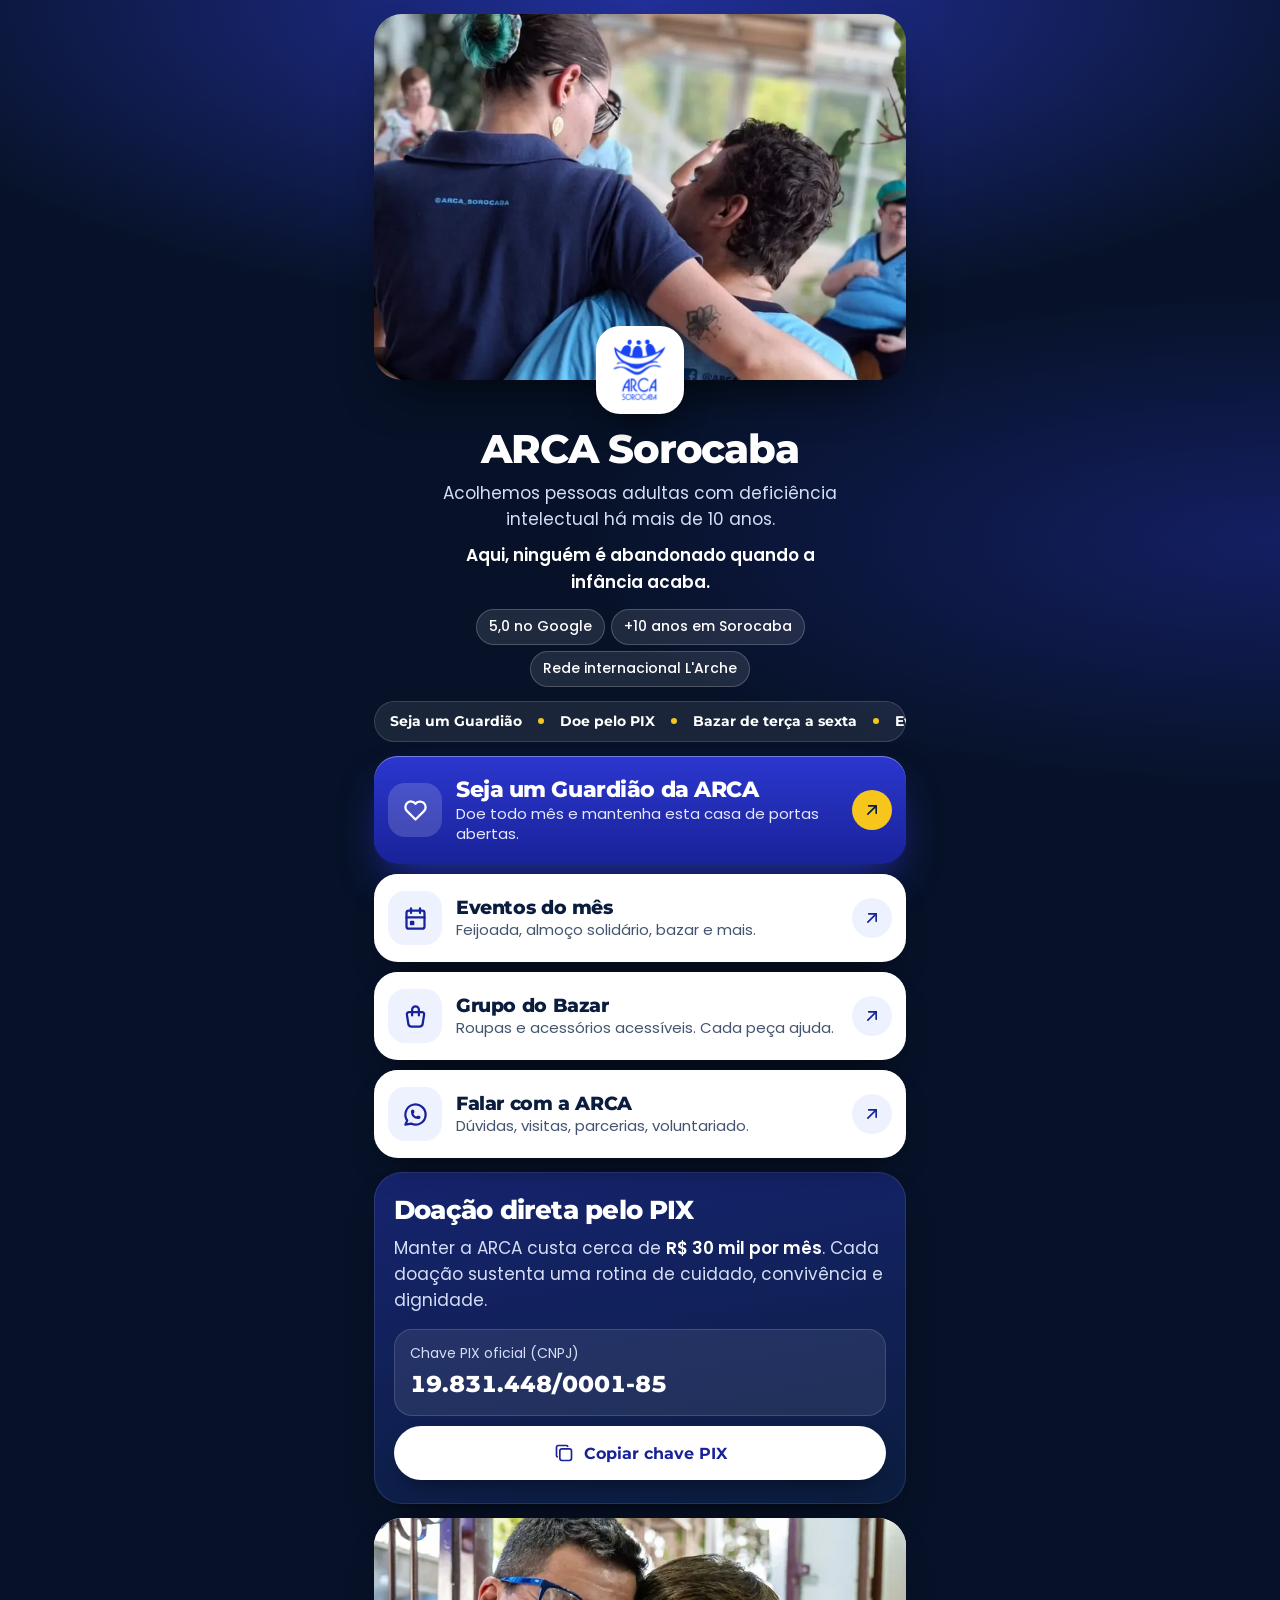
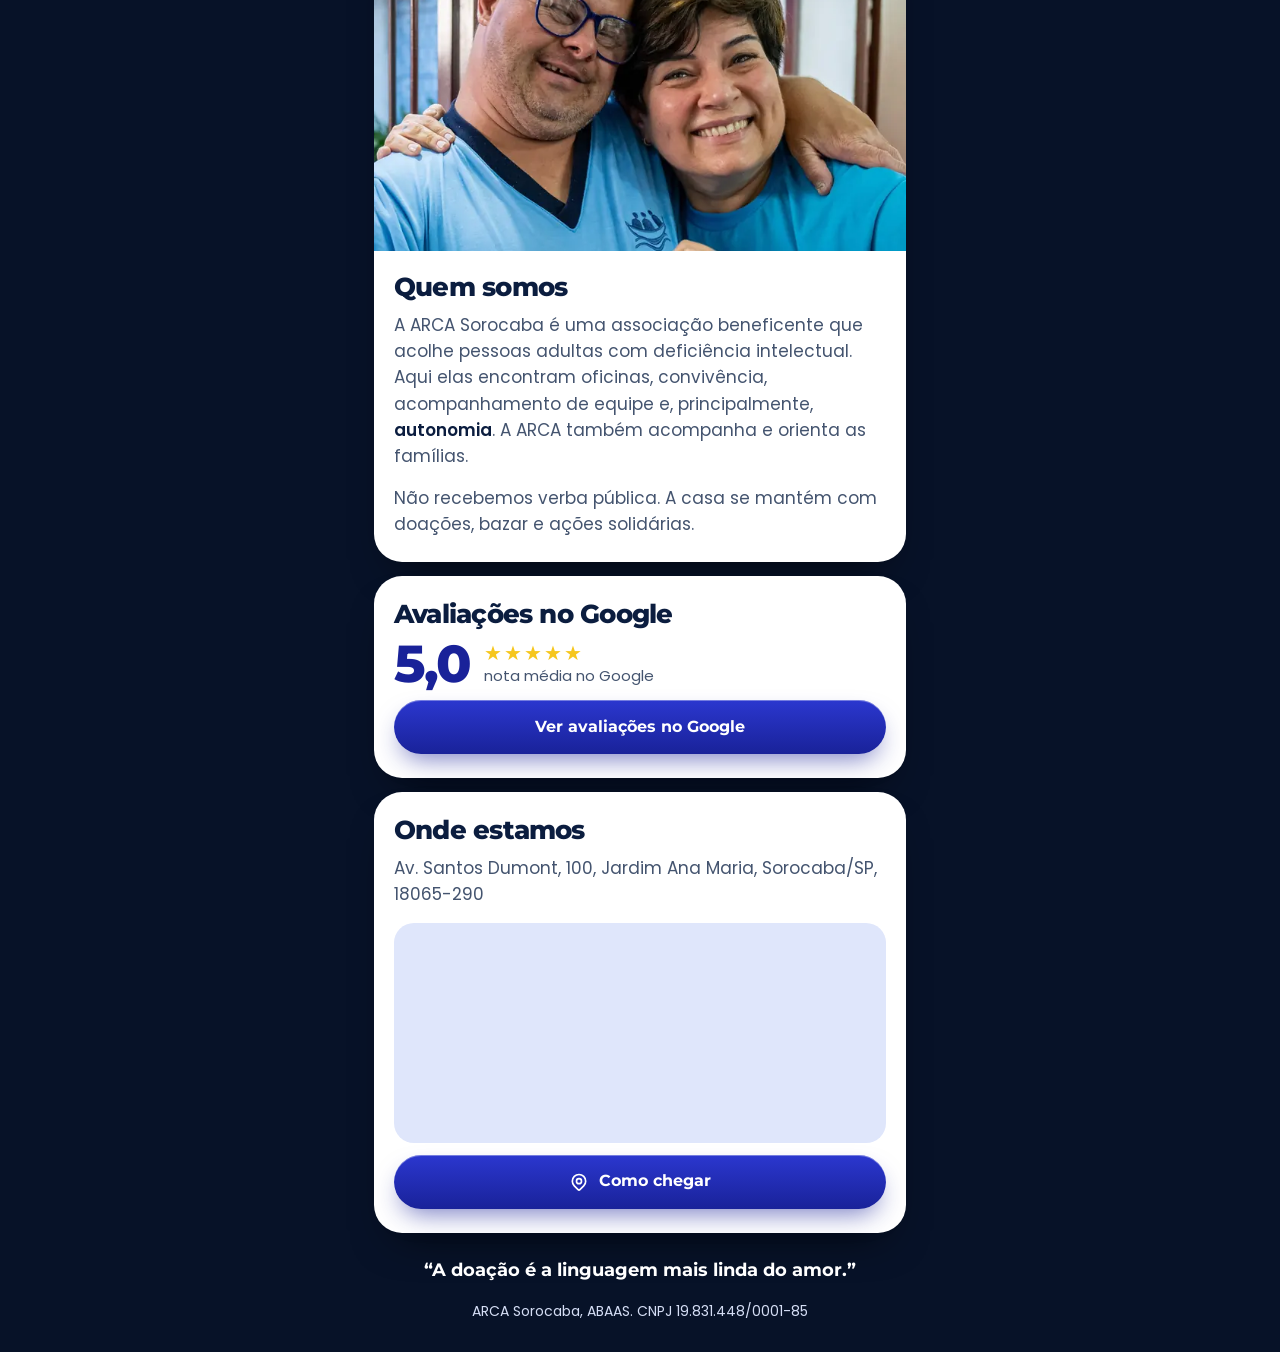
==== commit 46504cf7: "Carrossel de fotos arrastável e faixas de texto sem pausa Co-Authored-By: Claude Opus 5.5 <noreply@a" ====
--- a/bio/index.html
+++ b/bio/index.html
@@ -50,12 +50,11 @@
 .lead-2{margin:0;color:var(--white);font-weight:600;max-width:24em}
 .pills{list-style:none;margin:4px 0 0;padding:0;display:flex;flex-wrap:wrap;justify-content:center;gap:6px}
 .pills li{padding:7px 13px;border-radius:999px;background:rgba(255,255,255,.1);box-shadow:inset 0 0 0 1px rgba(255,255,255,.2);font-size:14px;font-weight:500}
-.ticker{overflow:hidden;border-radius:999px;background:rgba(255,255,255,.08);box-shadow:inset 0 0 0 1px rgba(255,255,255,.14);-webkit-mask-image:linear-gradient(90deg,transparent,#000 7%,#000 93%,transparent);mask-image:linear-gradient(90deg,transparent,#000 7%,#000 93%,transparent)}
+.ticker{overflow:hidden;border-radius:999px;background:rgba(255,255,255,.08);box-shadow:inset 0 0 0 1px rgba(255,255,255,.14)}
 .ticker ul{list-style:none;margin:0;padding:0;display:flex;width:max-content}
 .ticker li{display:inline-flex;align-items:center;gap:16px;padding:10px 0 10px 16px;font-family:'Montserrat',sans-serif;font-weight:700;font-size:14px;white-space:nowrap}
 .ticker li::after{content:"";width:6px;height:6px;border-radius:50%;background:var(--yellow)}
 .js .ticker.is-ready ul{animation:tick 36s linear infinite}
-.ticker:hover ul{animation-play-state:paused}
 @keyframes tick{to{transform:translateX(-50%)}}
 .links{display:grid;gap:10px}
 .link{position:relative;overflow:hidden;isolation:isolate;display:grid;grid-template-columns:54px 1fr 40px;align-items:center;gap:14px;min-height:88px;padding:14px;border-radius:24px;background:var(--white);color:var(--ink);text-decoration:none;box-shadow:0 1px 0 rgba(255,255,255,.8) inset,0 18px 34px -18px rgba(0,0,0,.75);transition:transform .4s var(--ease),box-shadow .4s var(--ease)}
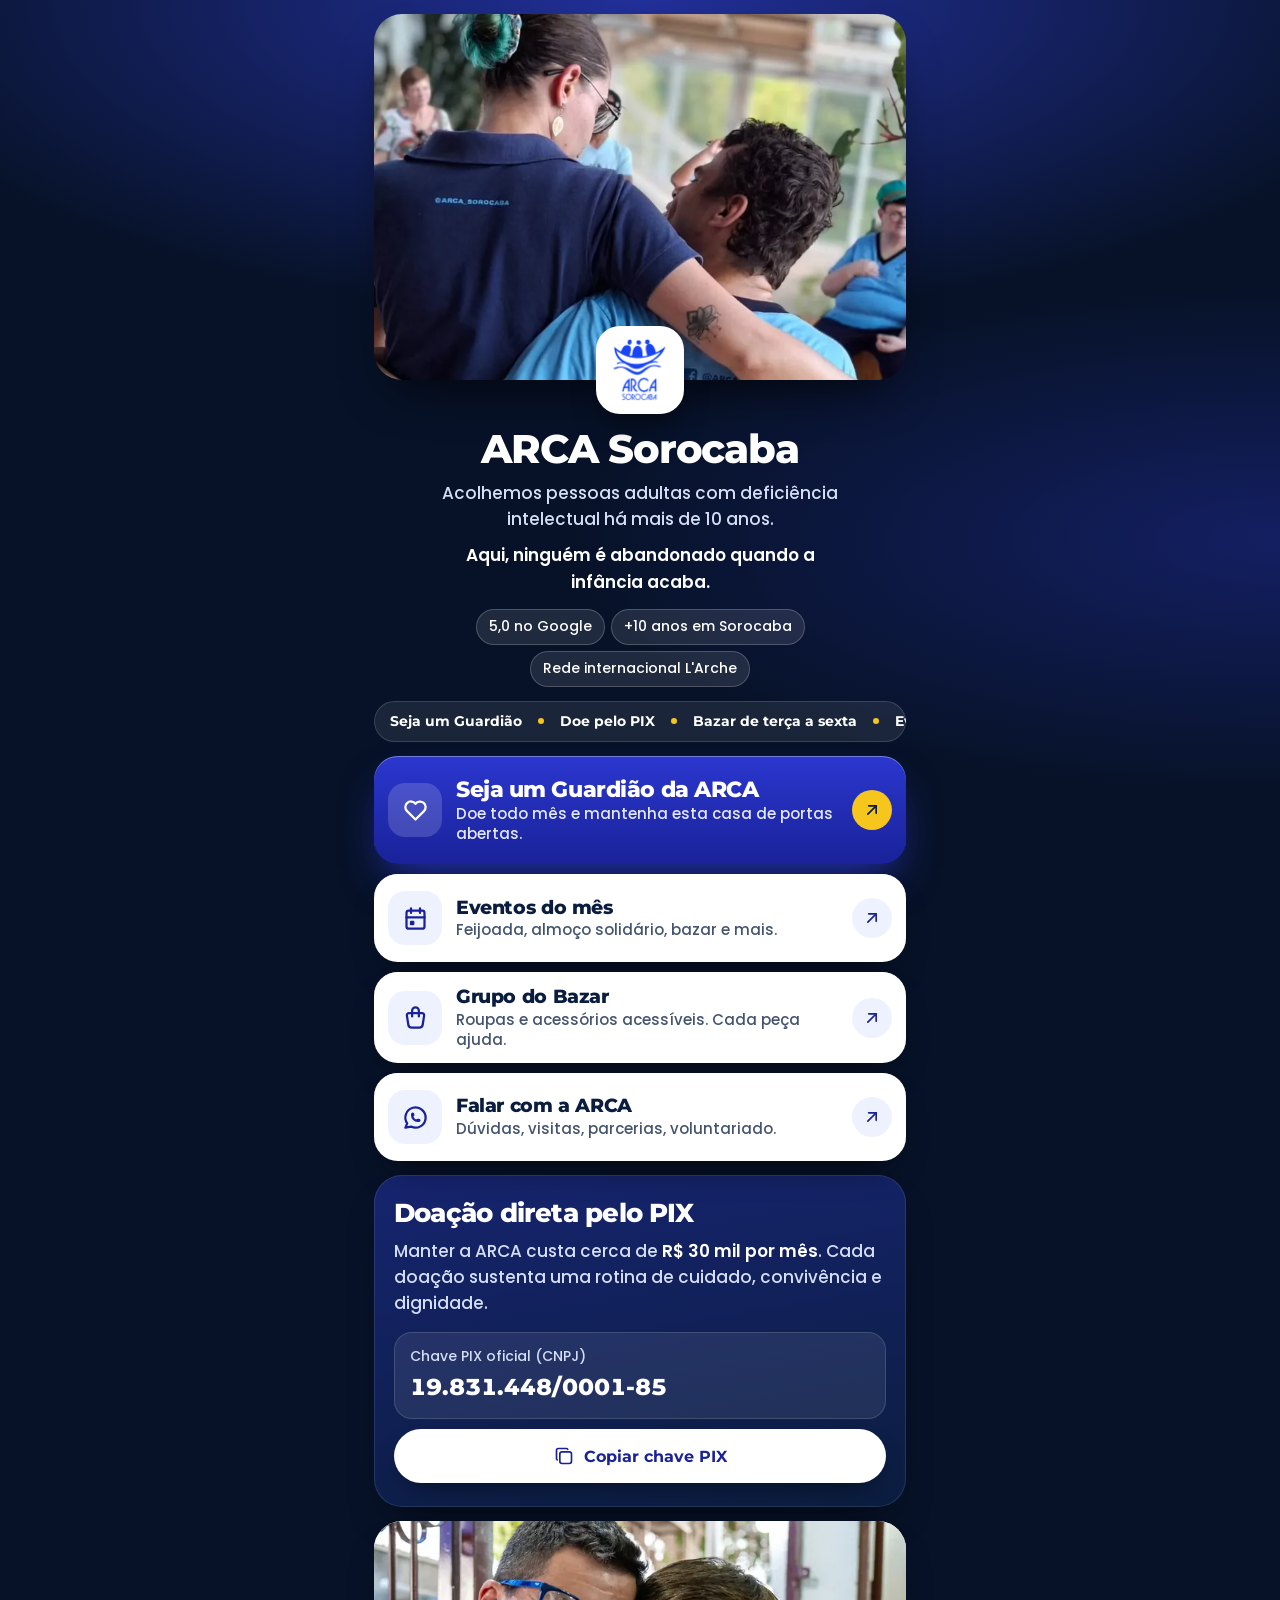
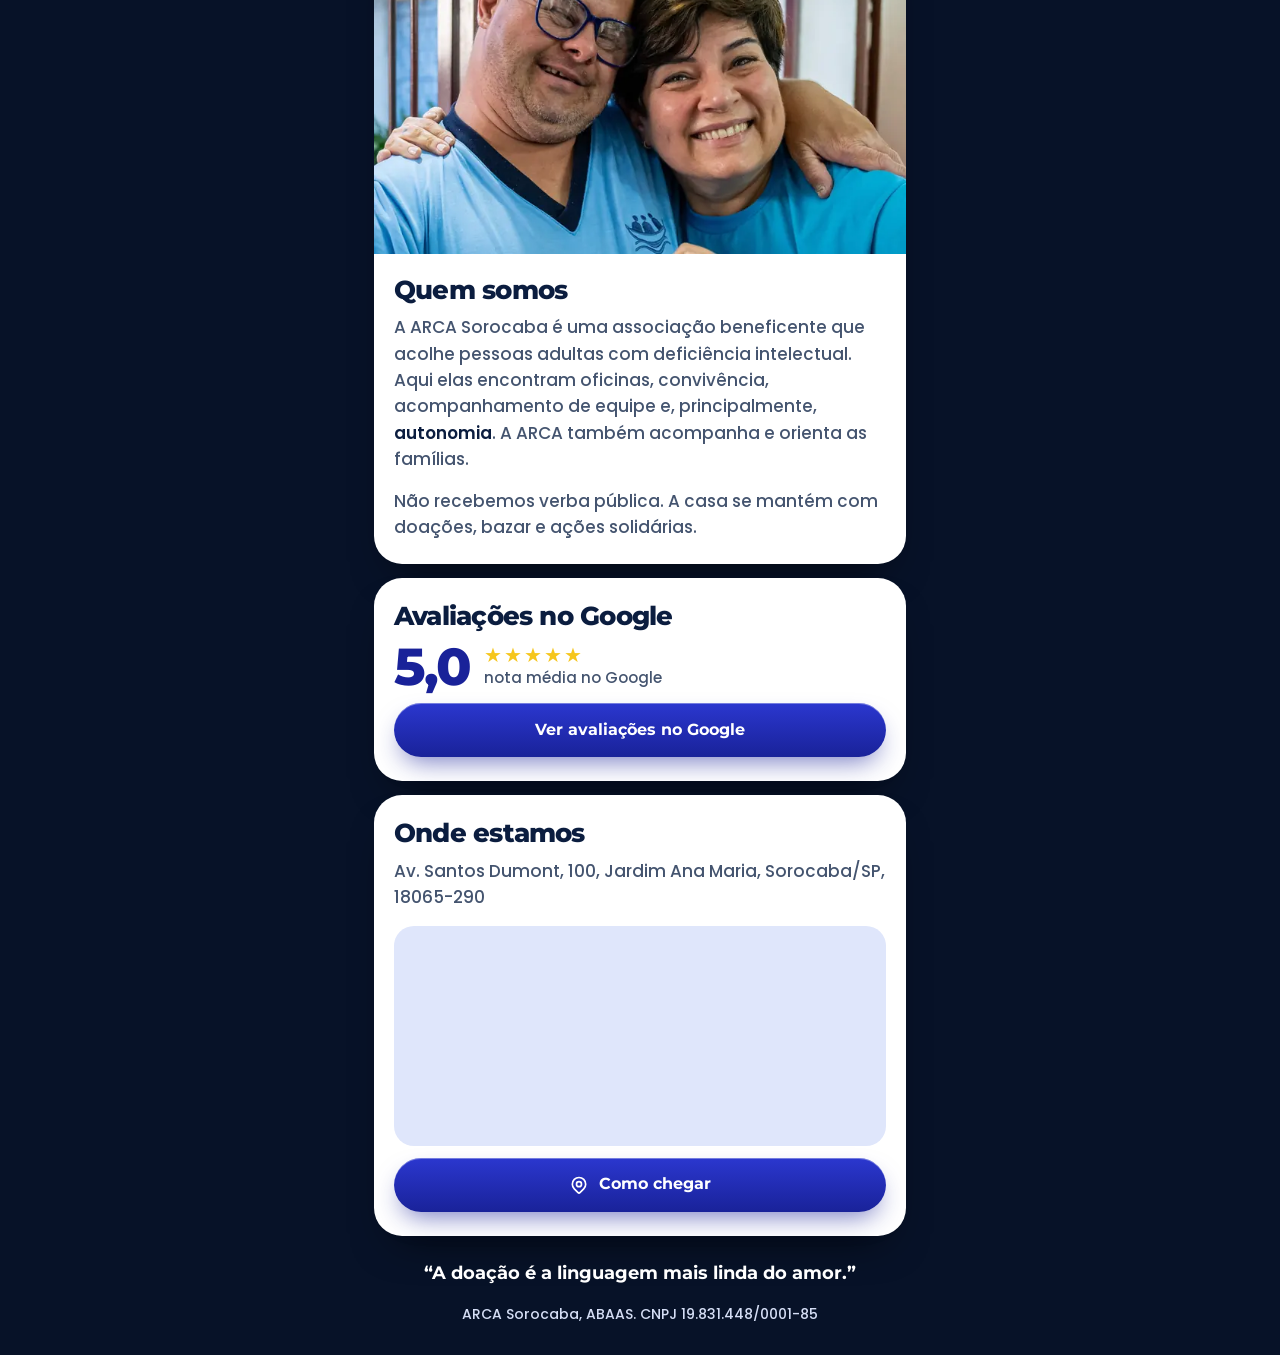
==== commit 10c531be: "Corrige barra lateral e contraste; pílulas e cards empilhados Troca o Lenis pelo deslize próprio da " ====
--- a/bio/index.html
+++ b/bio/index.html
@@ -32,7 +32,12 @@
 :root{--blue:#192299;--blue-2:#2B37CF;--navy:#0B1D3F;--night:#071228;--white:#FFFFFF;--tint:#EEF2FF;--tint-2:#DFE6FB;--ink:#0B1D3F;--body:#44546F;--on-dark:#D5DEF5;--yellow:#F6C61D;--ease:cubic-bezier(.22,1,.36,1)}
 *,*::before,*::after{box-sizing:border-box}
 html{-webkit-text-size-adjust:100%;background:var(--night)}
-body{margin:0;min-height:100dvh;color:var(--white);font-family:'Poppins','Segoe UI',sans-serif;font-size:17px;line-height:1.55;-webkit-font-smoothing:antialiased;background:radial-gradient(90% 50% at 50% 0,#22309A 0,transparent 70%),radial-gradient(80% 40% at 100% 60%,rgba(43,55,207,.35) 0,transparent 70%),var(--night);background-attachment:fixed;overflow-x:clip}
+body{margin:0;min-height:100dvh;color:var(--white);font-family:'Poppins','Segoe UI',sans-serif;font-weight:500;font-size:17px;line-height:1.55;-webkit-font-smoothing:antialiased;background:radial-gradient(90% 50% at 50% 0,#22309A 0,transparent 70%),radial-gradient(80% 40% at 100% 60%,rgba(43,55,207,.35) 0,transparent 70%),var(--night);background-attachment:fixed;overflow-x:clip}
+::-webkit-scrollbar{width:12px;height:12px}
+::-webkit-scrollbar-track{background:var(--night)}
+::-webkit-scrollbar-thumb{background:linear-gradient(180deg,var(--blue-2),var(--blue));border-radius:999px;border:3px solid var(--night)}
+::-webkit-scrollbar-thumb:hover{background:var(--white)}
+@supports not selector(::-webkit-scrollbar){html{scrollbar-color:var(--blue-2) var(--night);scrollbar-width:thin}}
 img{display:block;max-width:100%;height:auto}
 h1,h2,h3{font-family:'Montserrat','Segoe UI',sans-serif;margin:0;text-wrap:balance}
 p{margin:0 0 .9em}p:last-child{margin-bottom:0}
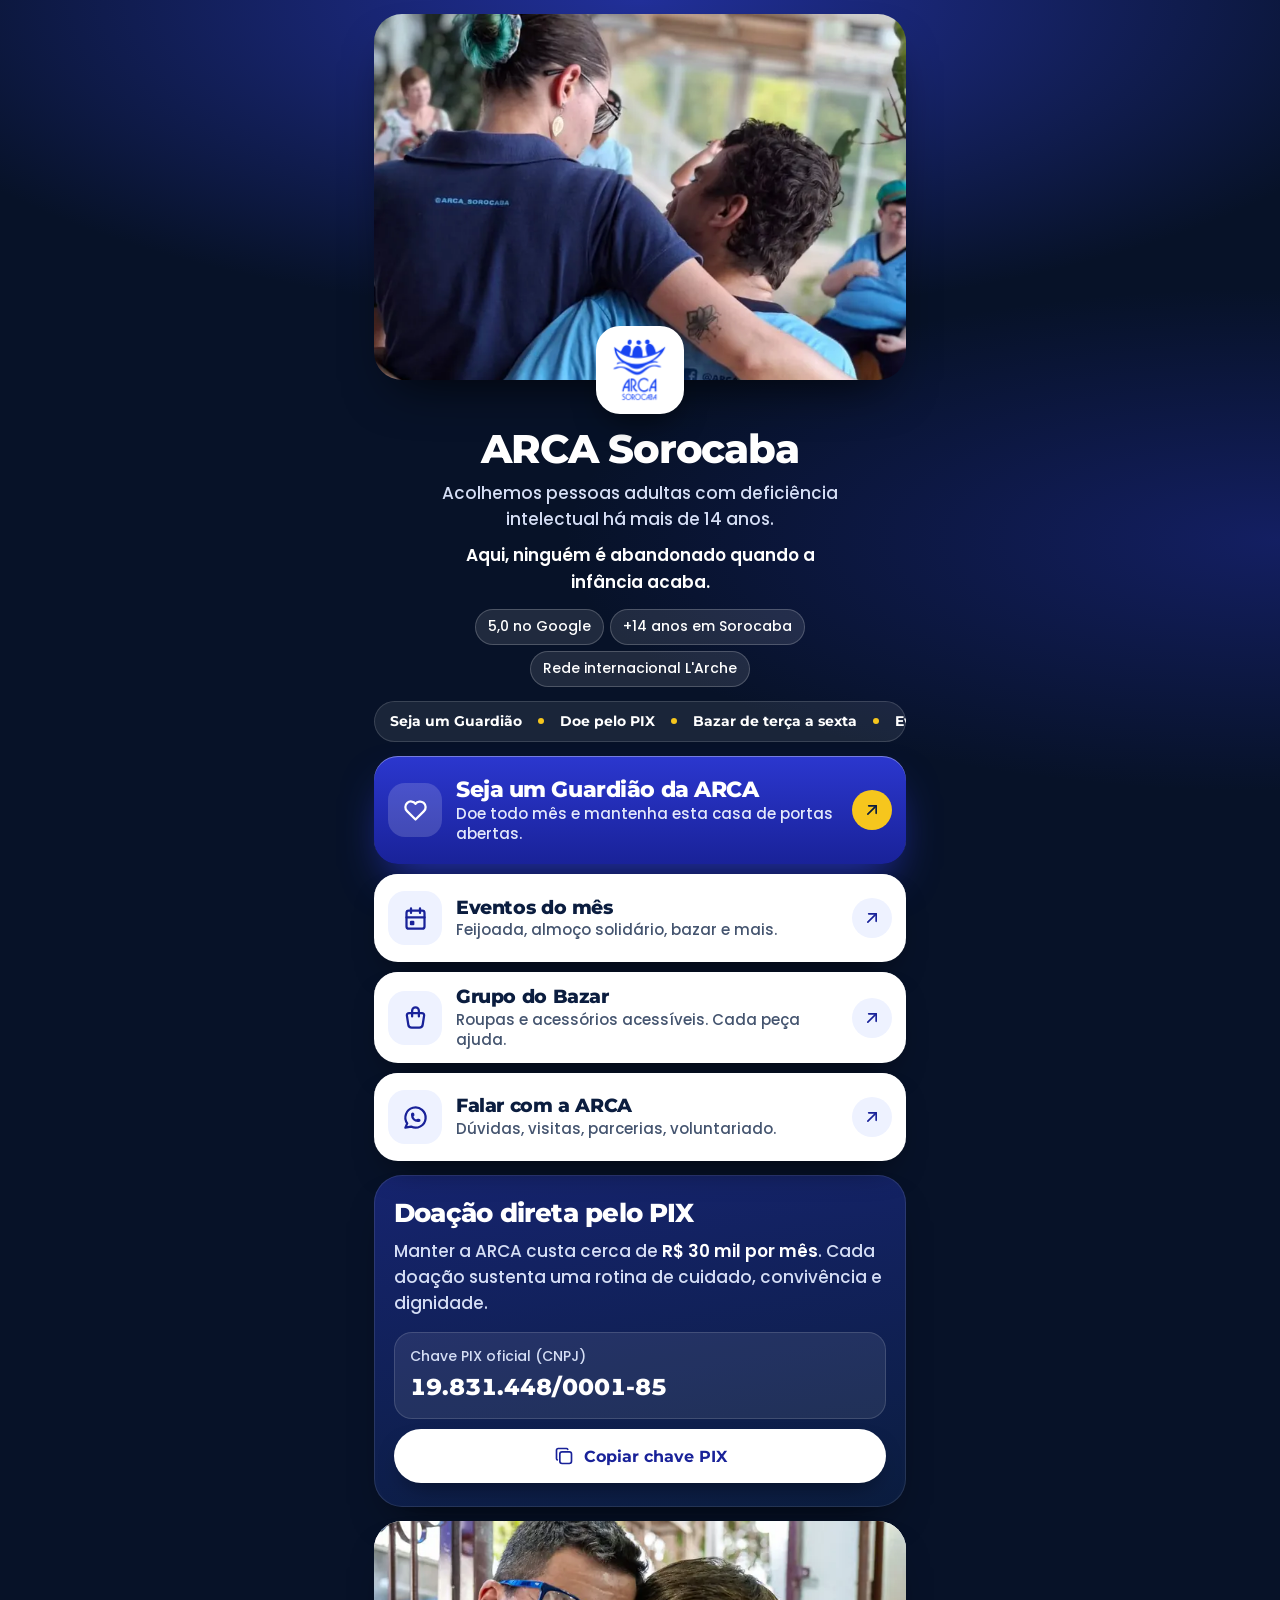
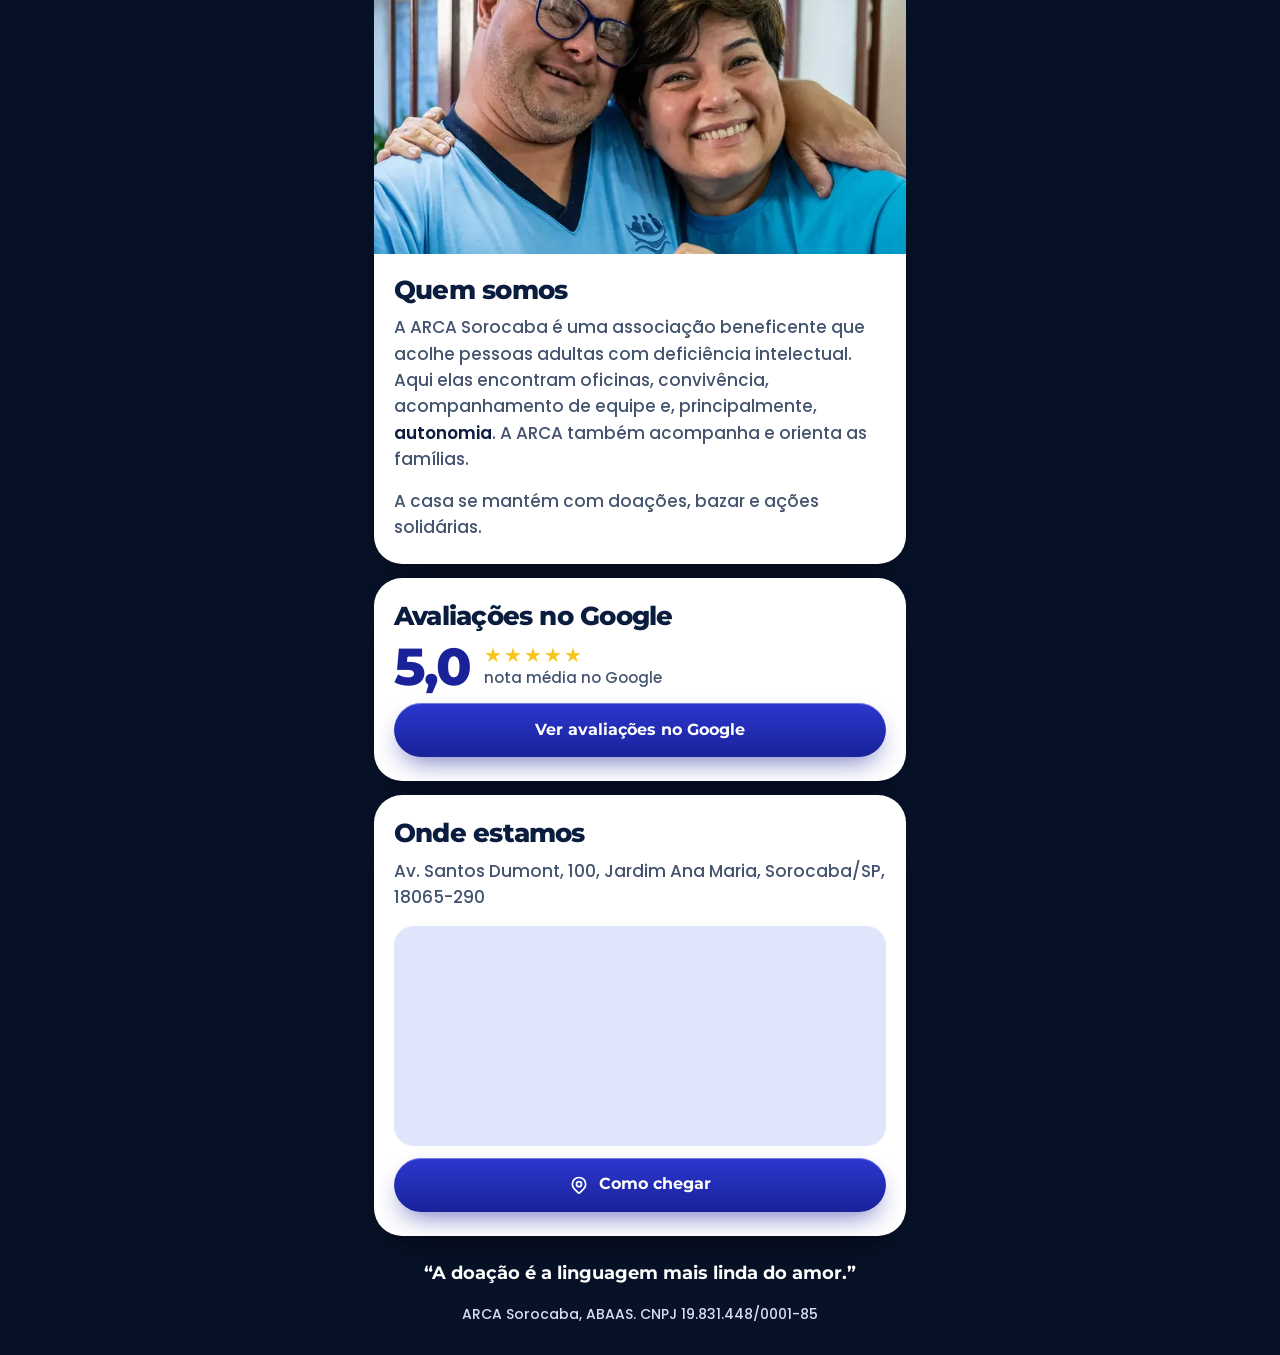
==== commit 45789140: "Ajustes pedidos pela ARCA: 14 anos, verba pública, textos novos - Atualiza para "há mais de 14 anos"" ====
--- a/bio/index.html
+++ b/bio/index.html
@@ -5,11 +5,11 @@
 <meta name="viewport" content="width=device-width,initial-scale=1,viewport-fit=cover">
 <title>ARCA Sorocaba | Link na Bio</title>
 <link rel="canonical" href="https://arcasorocaba.com.br/bio/">
-<meta name="description" content="ARCA Sorocaba: acolhemos pessoas adultas com deficiência intelectual há mais de 10 anos. Seja um Guardião, doe pelo PIX ou fale com a gente.">
+<meta name="description" content="ARCA Sorocaba: acolhemos pessoas adultas com deficiência intelectual há mais de 14 anos. Seja um Guardião, doe pelo PIX ou fale com a gente.">
 <meta name="theme-color" content="#071228">
 <meta name="format-detection" content="telephone=no">
 <meta property="og:title" content="ARCA Sorocaba">
-<meta property="og:description" content="Acolhemos pessoas adultas com deficiência intelectual há mais de 10 anos. Aqui, ninguém é abandonado quando a infância acaba.">
+<meta property="og:description" content="Acolhemos pessoas adultas com deficiência intelectual há mais de 14 anos. Aqui, ninguém é abandonado quando a infância acaba.">
 <meta property="og:type" content="website">
 <meta property="og:url" content="https://arcasorocaba.com.br/bio/">
 <meta property="og:image" content="https://arcasorocaba.com.br/assets/img/og-image.jpg">
@@ -130,11 +130,11 @@
     <img class="logo" src="logo-arca.png" alt="" width="300" height="300">
   </figure>
   <h1>ARCA Sorocaba</h1>
-  <p class="lead">Acolhemos pessoas adultas com deficiência intelectual há mais de 10 anos.</p>
+  <p class="lead">Acolhemos pessoas adultas com deficiência intelectual há mais de 14 anos.</p>
   <p class="lead-2">Aqui, ninguém é abandonado quando a infância acaba.</p>
   <ul class="pills">
     <li>5,0 no Google</li>
-    <li>+10 anos em Sorocaba</li>
+    <li>+14 anos em Sorocaba</li>
     <li>Rede internacional L'Arche</li>
   </ul>
 </header>
@@ -185,7 +185,7 @@
   <div>
     <h2 id="sobre-title">Quem somos</h2>
     <p>A ARCA Sorocaba é uma associação beneficente que acolhe pessoas adultas com deficiência intelectual. Aqui elas encontram oficinas, convivência, acompanhamento de equipe e, principalmente, <strong>autonomia</strong>. A ARCA também acompanha e orienta as famílias.</p>
-    <p>Não recebemos verba pública. A casa se mantém com doações, bazar e ações solidárias.</p>
+    <p>A casa se mantém com doações, bazar e ações solidárias.</p>
   </div>
 </section>
 
